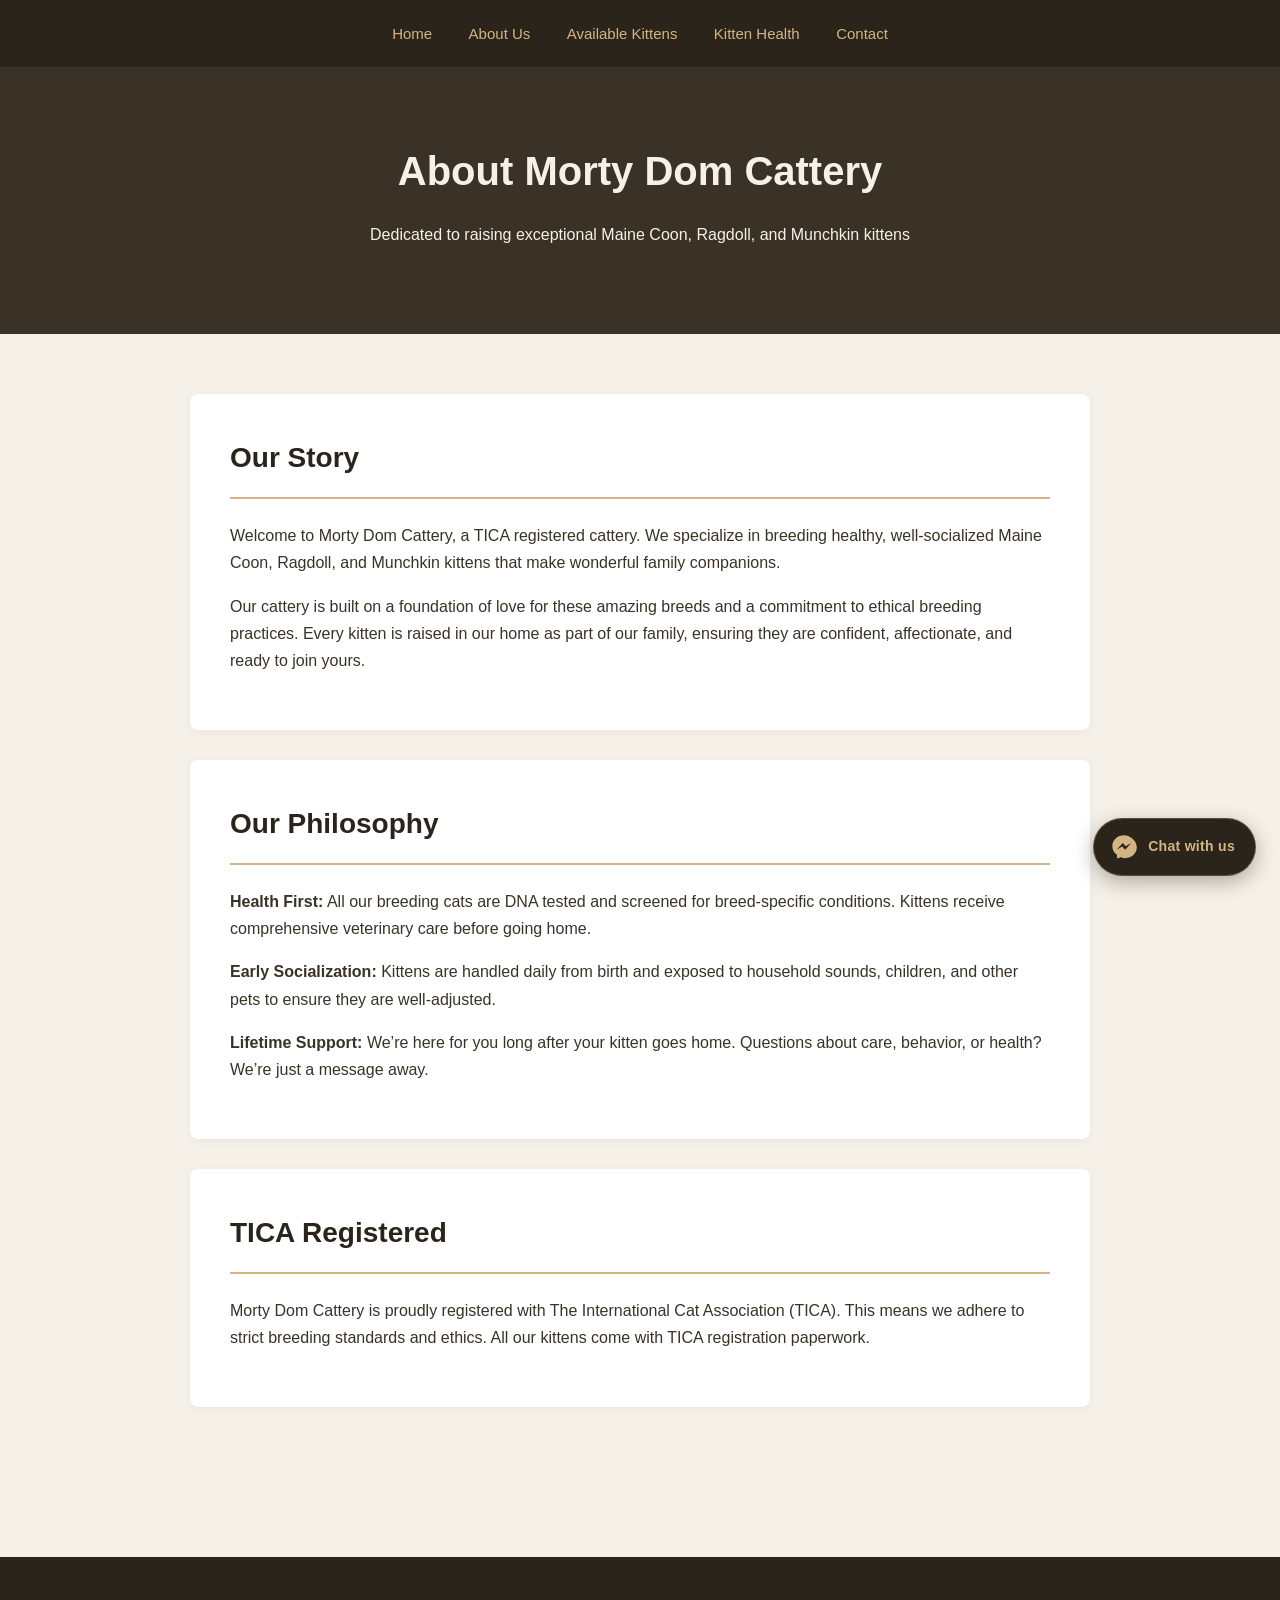
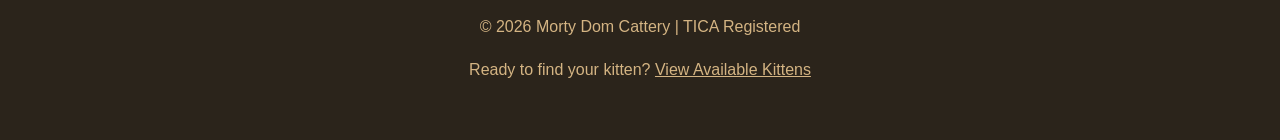
==== about.html @ 5f17bc88 "Implement Messenger chat button on about page Add a chat button for Messenger with styles." ====
<!DOCTYPE html>
<html lang="en">
<head>
    <!-- Google tag (gtag.js) -->
<script async src="https://www.googletagmanager.com/gtag/js?id=G-SXWEN5PYM0"></script>
<script>
  window.dataLayer = window.dataLayer || [];
  function gtag(){dataLayer.push(arguments);}
  gtag('js', new Date());

  gtag('config', 'G-SXWEN5PYM0');
</script>
    <meta charset="UTF-8">
    <meta name="viewport" content="width=device-width, initial-scale=1.0">
    <title>About Us | Morty Dom Cattery</title>
    <style>
        body {
            font-family: -apple-system, BlinkMacSystemFont, 'Segoe UI', sans-serif;
            margin: 0;
            background: #f5f1e8;
            color: #3a3226;
            line-height: 1.7;
        }
        .nav {
            background: #2b241b;
            padding: 20px;
            text-align: center;
        }
        .nav a {
            color: #d4b483;
            text-decoration: none;
            margin: 0 16px;
            font-weight: 500;
            font-size: 15px;
        }
        .nav a:hover {
            color: #fff;
        }
        .header {
            background: #3a3226;
            color: #f5f1e8;
            padding: 70px 20px;
            text-align: center;
        }
        .header h1 {
            font-size: 40px;
            margin: 0 0 10px 0;
        }
        .container {
            max-width: 900px;
            margin: 0 auto;
            padding: 60px 20px;
        }
        .section {
            background: white;
            padding: 40px;
            margin-bottom: 30px;
            border-radius: 8px;
            box-shadow: 0 2px 10px rgba(0,0,0,0.05);
        }
        .section h2 {
            color: #2b241b;
            font-size: 28px;
            margin-top: 0;
            border-bottom: 2px solid #d4b483;
            padding-bottom: 15px;
        }
        .footer {
            background: #2b241b;
            color: #d4b483;
            text-align: center;
            padding: 40px 20px;
            margin-top: 60px;
        }
    </style>
</head>
<body>
    <div class="nav">
        <a href="index.html">Home</a>
        <a href="about.html">About Us</a>
        <a href="kittens.html">Available Kittens</a>
        <a href="health.html">Kitten Health</a>
        <a href="contact.html">Contact</a>
    </div>

    <div class="header">
        <h1>About Morty Dom Cattery</h1>
        <p>Dedicated to raising exceptional Maine Coon, Ragdoll, and Munchkin kittens</p>
    </div>

    <div class="container">
        <div class="section">
            <h2>Our Story</h2>
            <p>Welcome to Morty Dom Cattery, a TICA registered cattery. We specialize in breeding healthy, well-socialized Maine Coon, Ragdoll, and Munchkin kittens that make wonderful family companions.</p>
            <p>Our cattery is built on a foundation of love for these amazing breeds and a commitment to ethical breeding practices. Every kitten is raised in our home as part of our family, ensuring they are confident, affectionate, and ready to join yours.</p>
        </div>

        <div class="section">
            <h2>Our Philosophy</h2>
            <p><strong>Health First:</strong> All our breeding cats are DNA tested and screened for breed-specific conditions. Kittens receive comprehensive veterinary care before going home.</p>
            <p><strong>Early Socialization:</strong> Kittens are handled daily from birth and exposed to household sounds, children, and other pets to ensure they are well-adjusted.</p>
            <p><strong>Lifetime Support:</strong> We’re here for you long after your kitten goes home. Questions about care, behavior, or health? We’re just a message away.</p>
        </div>

        <div class="section">
            <h2>TICA Registered</h2>
            <p>Morty Dom Cattery is proudly registered with The International Cat Association (TICA). This means we adhere to strict breeding standards and ethics. All our kittens come with TICA registration paperwork.</p>
        </div>
    </div>

    <div class="footer">
        <p>© 2026 Morty Dom Cattery | TICA Registered</p>
        <p>Ready to find your kitten? <a href="kittens.html" style="color: #d4b483;">View Available Kittens</a></p>
    </div>
    <a href="https://m.me/MortyDomCatterry" class="mdc-chat-btn" target="_blank" rel="noopener noreferrer" aria-label="Chat with us on Messenger">
  <svg viewBox="0 0 24 24" width="28" height="28" fill="currentColor">
    <path d="M12 2C6.48 2 2 6.14 2 11.25c0 2.91 1.45 5.5 3.73 7.15.19.14.3.36.29.6l-.06 1.83c-.02.58.55 1.02 1.09.79l2.06-.88c.18-.08.39-.07.56.02 1.01.5 2.14.79 3.33.79 5.52 0 10-4.14 10-9.25S17.52 2 12 2zm1 12.25l-2.5-2.67-4.8 2.67 5.25-5.58 2.5 2.67 4.8-2.67-5.25 5.58z"/>
  </svg>
  <span class="mdc-chat-label">Chat with us</span>
</a>

<style>
  .mdc-chat-btn {
    position: fixed;
    bottom: 24px;
    right: 24px;
    background: #2b241b;
    color: #d4b483;
    height: 56px;
    padding: 0 20px 0 16px;
    border-radius: 30px;
    display: flex;
    align-items: center;
    gap: 10px;
    text-decoration: none;
    box-shadow: 0 6px 20px rgba(43,36,27,0.35);
    z-index: 9999;
    font-family: 'Jost', -apple-system, sans-serif;
    font-size: 14px;
    font-weight: 600;
    letter-spacing: 0.3px;
    border: 1px solid rgba(212,180,131,0.3);
    transition: transform 0.2s ease, background 0.2s ease;
  }
  .mdc-chat-btn:hover {
    transform: translateY(-2px);
    background: #3a3226;
  }
  .mdc-chat-btn svg {
    flex-shrink: 0;
  }
  @media (max-width: 480px) {
    .mdc-chat-label {
      display: none;
    }
    .mdc-chat-btn {
      width: 56px;
      height: 56px;
      padding: 0;
      justify-content: center;
      border-radius: 50%;
    }
  }
</style>
</body>
</html>
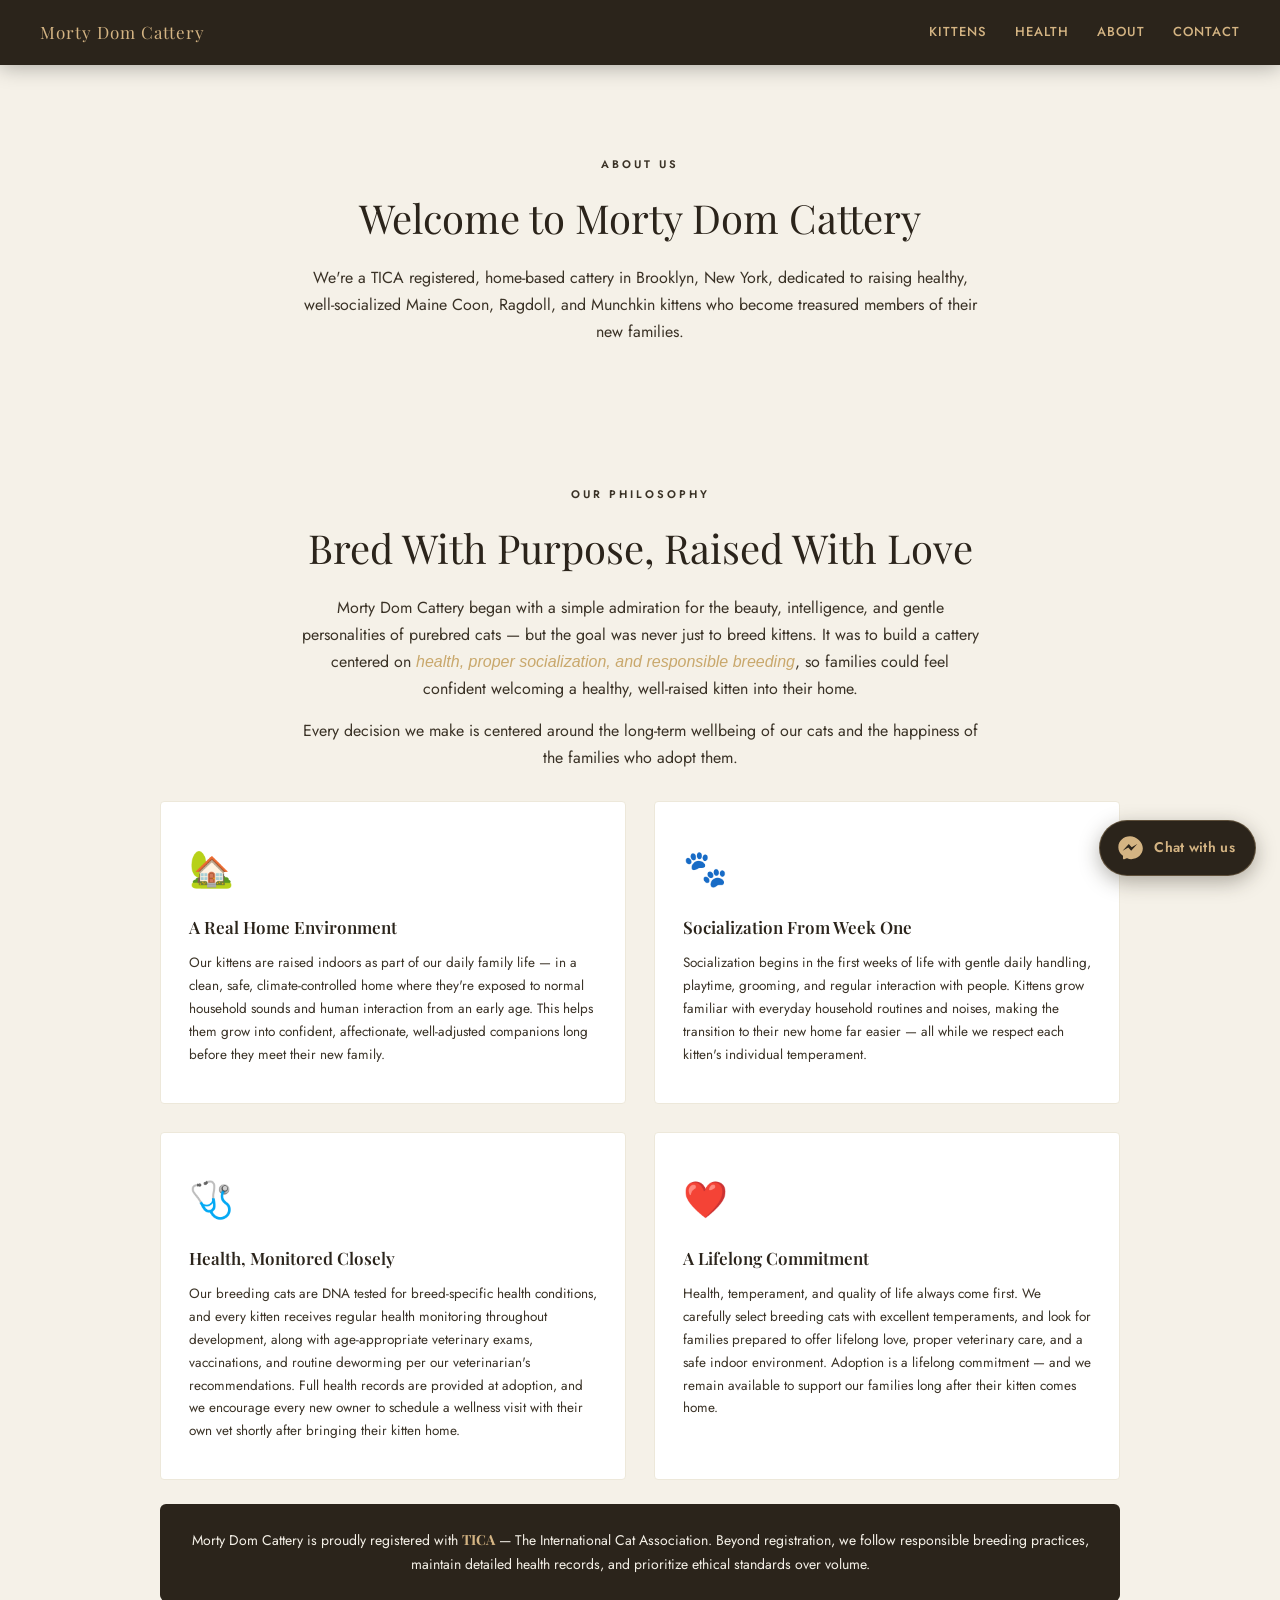
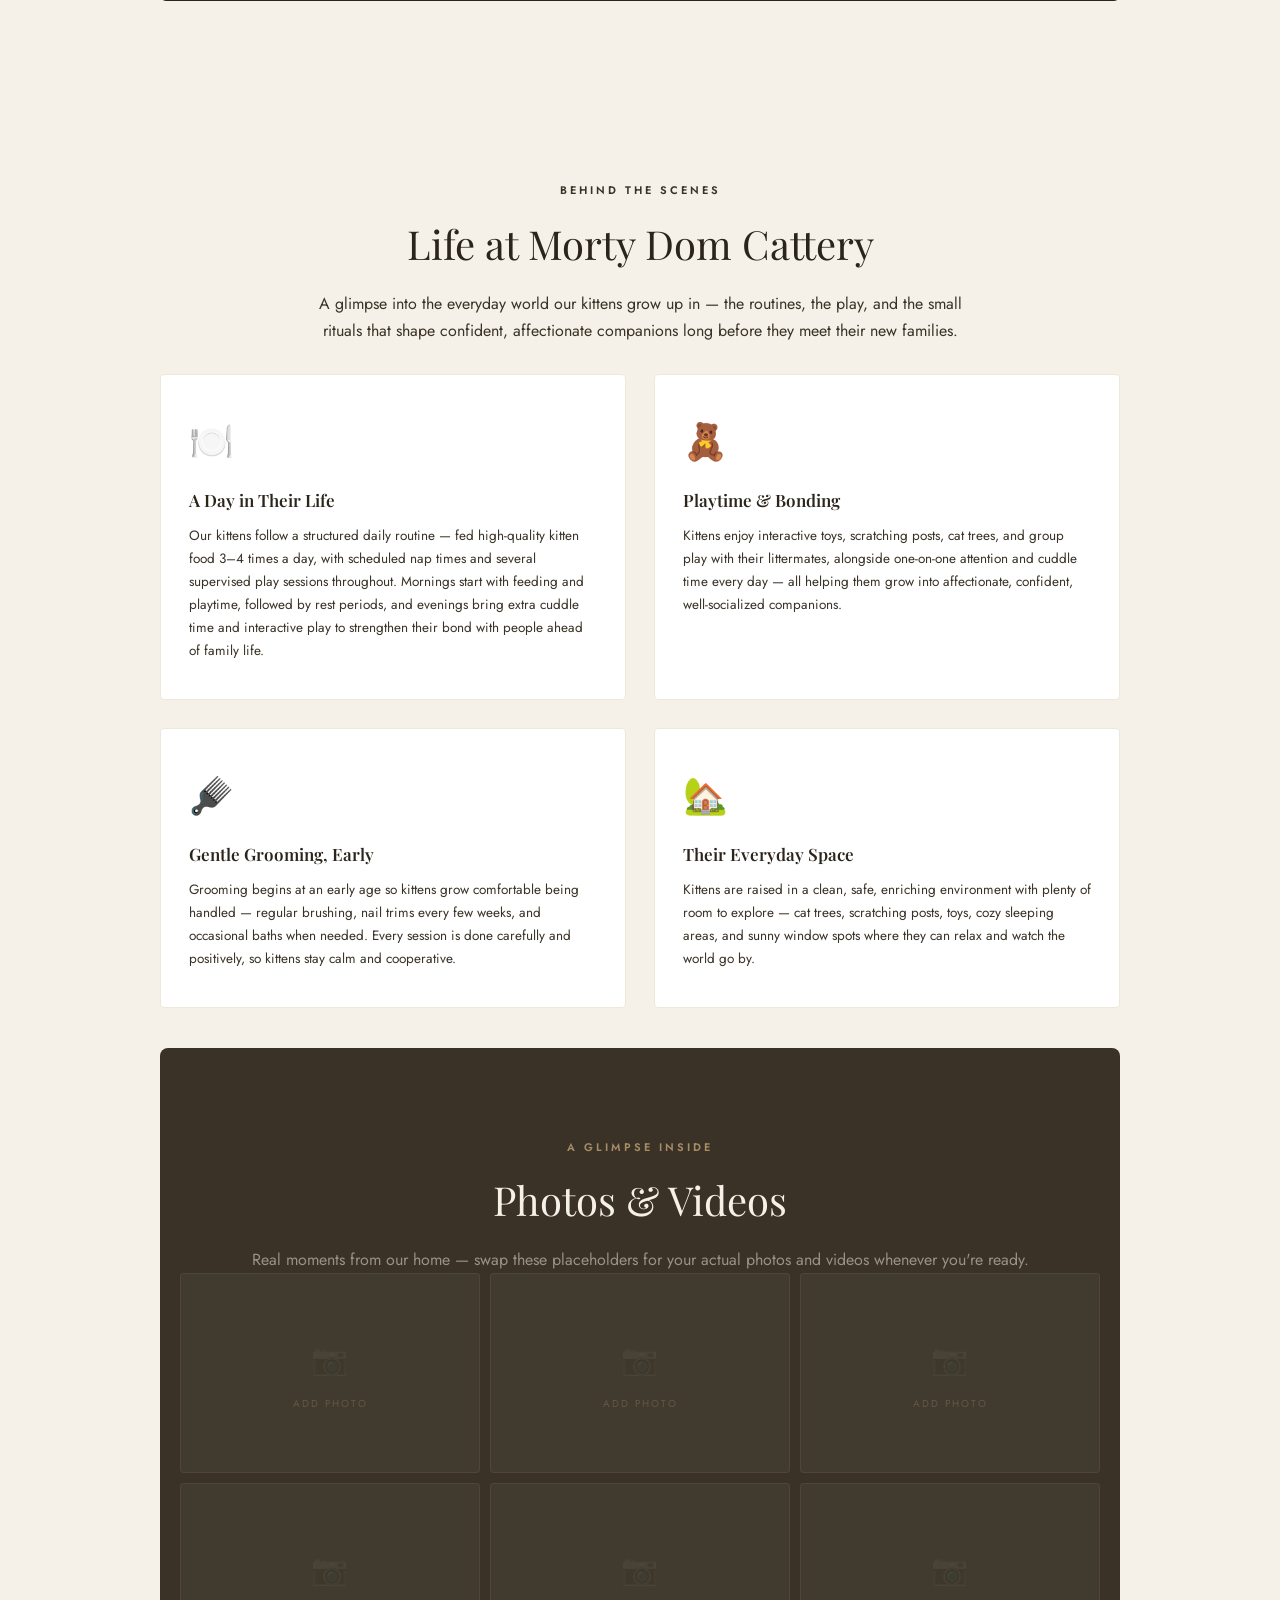
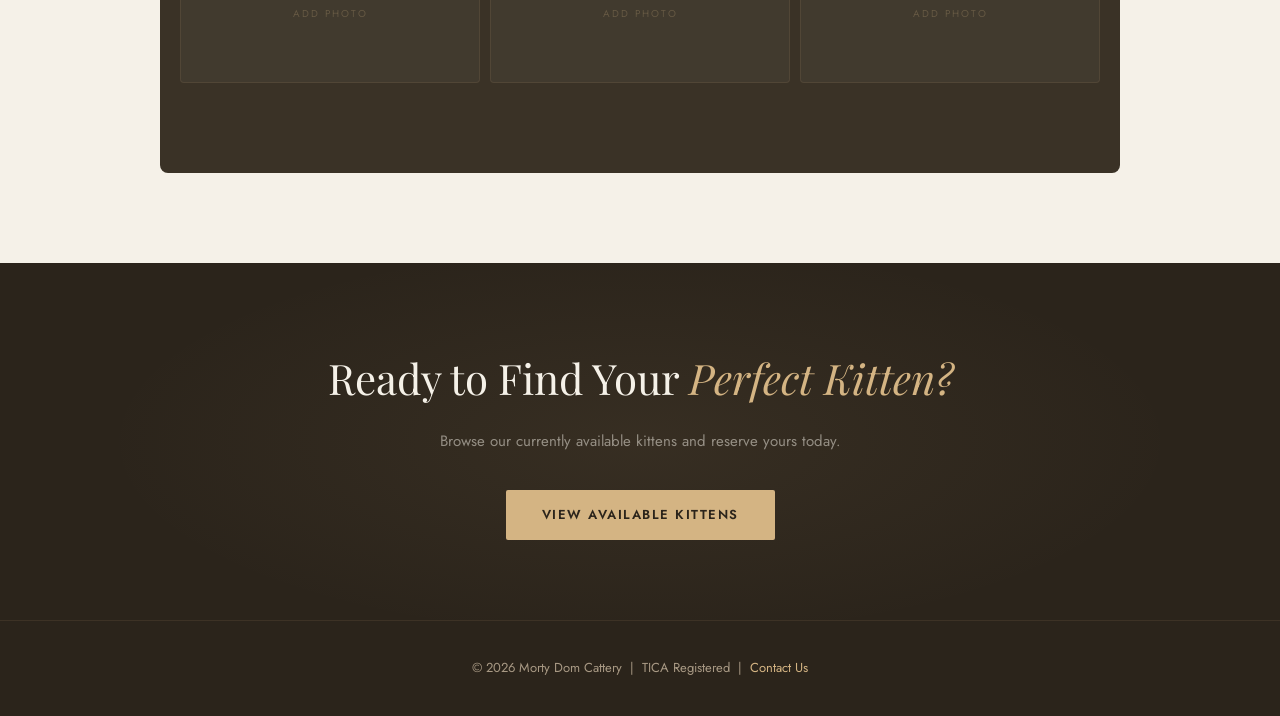
==== commit 493ecd30: "Refactor about.html for SEO and navigation improvements Updated the HTML structure and added new met" ====
--- a/about.html
+++ b/about.html
@@ -1,7 +1,7 @@
 <!DOCTYPE html>
 <html lang="en">
 <head>
-    <!-- Google tag (gtag.js) -->
+  <!-- Google tag (gtag.js) -->
 <script async src="https://www.googletagmanager.com/gtag/js?id=G-SXWEN5PYM0"></script>
 <script>
   window.dataLayer = window.dataLayer || [];
@@ -10,157 +10,141 @@
 
   gtag('config', 'G-SXWEN5PYM0');
 </script>
-    <meta charset="UTF-8">
-    <meta name="viewport" content="width=device-width, initial-scale=1.0">
-    <title>About Us | Morty Dom Cattery</title>
-    <style>
-        body {
-            font-family: -apple-system, BlinkMacSystemFont, 'Segoe UI', sans-serif;
-            margin: 0;
-            background: #f5f1e8;
-            color: #3a3226;
-            line-height: 1.7;
-        }
-        .nav {
-            background: #2b241b;
-            padding: 20px;
-            text-align: center;
-        }
-        .nav a {
-            color: #d4b483;
-            text-decoration: none;
-            margin: 0 16px;
-            font-weight: 500;
-            font-size: 15px;
-        }
-        .nav a:hover {
-            color: #fff;
-        }
-        .header {
-            background: #3a3226;
-            color: #f5f1e8;
-            padding: 70px 20px;
-            text-align: center;
-        }
-        .header h1 {
-            font-size: 40px;
-            margin: 0 0 10px 0;
-        }
-        .container {
-            max-width: 900px;
-            margin: 0 auto;
-            padding: 60px 20px;
-        }
-        .section {
-            background: white;
-            padding: 40px;
-            margin-bottom: 30px;
-            border-radius: 8px;
-            box-shadow: 0 2px 10px rgba(0,0,0,0.05);
-        }
-        .section h2 {
-            color: #2b241b;
-            font-size: 28px;
-            margin-top: 0;
-            border-bottom: 2px solid #d4b483;
-            padding-bottom: 15px;
-        }
-        .footer {
-            background: #2b241b;
-            color: #d4b483;
-            text-align: center;
-            padding: 40px 20px;
-            margin-top: 60px;
-        }
-    </style>
+  <meta charset="UTF-8">
+  <meta name="viewport" content="width=device-width, initial-scale=1.0">
+  <meta name="color-scheme" content="light only">
+  <title>About Us | Morty Dom Cattery</title>
+  <meta name="description" content="Learn about Morty Dom Cattery — a TICA registered, home-based cattery in Brooklyn, NY raising healthy, well-socialized Maine Coon, Ragdoll, and Munchkin kittens.">
+  <link href="https://fonts.googleapis.com/css2?family=Playfair+Display:ital,wght@0,400;0,600;1,400&family=Jost:wght@300;400;500;600&display=swap" rel="stylesheet">
+  <link rel="stylesheet" href="style.css">
 </head>
 <body>
-    <div class="nav">
-        <a href="index.html">Home</a>
-        <a href="about.html">About Us</a>
-        <a href="kittens.html">Available Kittens</a>
-        <a href="health.html">Kitten Health</a>
-        <a href="contact.html">Contact</a>
+
+  <!-- NAV -->
+  <nav class="nav">
+    <a href="index.html" class="nav-brand">Morty Dom Cattery</a>
+    <div class="nav-links">
+      <a href="kittens.html">Kittens</a>
+      <a href="health.html">Health</a>
+      <a href="about.html">About</a>
+      <a href="contact.html">Contact</a>
+    </div>
+  </nav>
+
+  <!-- WELCOME INTRO -->
+  <section class="page-section" style="padding-bottom:20px;">
+    <p class="section-label">About Us</p>
+    <h2 class="section-title">Welcome to Morty Dom Cattery</h2>
+    <p class="page-intro">We're a TICA registered, home-based cattery in Brooklyn, New York, dedicated to raising healthy, well-socialized Maine Coon, Ragdoll, and Munchkin kittens who become treasured members of their new families.</p>
+  </section>
+
+  <!-- BREEDING PHILOSOPHY -->
+  <section class="page-section">
+    <p class="section-label">Our Philosophy</p>
+    <h2 class="section-title">Bred With Purpose, Raised With Love</h2>
+
+    <div class="page-intro">
+      <p>Morty Dom Cattery began with a simple admiration for the beauty, intelligence, and gentle personalities of purebred cats — but the goal was never just to breed kittens. It was to build a cattery centered on <em style="font-style:italic; color:var(--gold2);">health, proper socialization, and responsible breeding</em>, so families could feel confident welcoming a healthy, well-raised kitten into their home.</p>
+      <p style="margin-top:14px;">Every decision we make is centered around the long-term wellbeing of our cats and the happiness of the families who adopt them.</p>
     </div>
 
-    <div class="header">
-        <h1>About Morty Dom Cattery</h1>
-        <p>Dedicated to raising exceptional Maine Coon, Ragdoll, and Munchkin kittens</p>
+    <div class="pillar-grid two-col">
+      <div class="pillar-card">
+        <span class="pillar-icon">🏡</span>
+        <h3>A Real Home Environment</h3>
+        <p>Our kittens are raised indoors as part of our daily family life — in a clean, safe, climate-controlled home where they're exposed to normal household sounds and human interaction from an early age. This helps them grow into confident, affectionate, well-adjusted companions long before they meet their new family.</p>
+      </div>
+
+      <div class="pillar-card">
+        <span class="pillar-icon">🐾</span>
+        <h3>Socialization From Week One</h3>
+        <p>Socialization begins in the first weeks of life with gentle daily handling, playtime, grooming, and regular interaction with people. Kittens grow familiar with everyday household routines and noises, making the transition to their new home far easier — all while we respect each kitten's individual temperament.</p>
+      </div>
+
+      <div class="pillar-card">
+        <span class="pillar-icon">🩺</span>
+        <h3>Health, Monitored Closely</h3>
+        <p>Our breeding cats are DNA tested for breed-specific health conditions, and every kitten receives regular health monitoring throughout development, along with age-appropriate veterinary exams, vaccinations, and routine deworming per our veterinarian's recommendations. Full health records are provided at adoption, and we encourage every new owner to schedule a wellness visit with their own vet shortly after bringing their kitten home.</p>
+      </div>
+
+      <div class="pillar-card">
+        <span class="pillar-icon">❤️</span>
+        <h3>A Lifelong Commitment</h3>
+        <p>Health, temperament, and quality of life always come first. We carefully select breeding cats with excellent temperaments, and look for families prepared to offer lifelong love, proper veterinary care, and a safe indoor environment. Adoption is a lifelong commitment — and we remain available to support our families long after their kitten comes home.</p>
+      </div>
     </div>
 
-    <div class="container">
-        <div class="section">
-            <h2>Our Story</h2>
-            <p>Welcome to Morty Dom Cattery, a TICA registered cattery. We specialize in breeding healthy, well-socialized Maine Coon, Ragdoll, and Munchkin kittens that make wonderful family companions.</p>
-            <p>Our cattery is built on a foundation of love for these amazing breeds and a commitment to ethical breeding practices. Every kitten is raised in our home as part of our family, ensuring they are confident, affectionate, and ready to join yours.</p>
-        </div>
+    <div style="text-align:center; padding:24px; background:var(--dark); border-radius:6px; margin-top:24px;">
+      <p style="color:var(--cream); font-size:14px;">Morty Dom Cattery is proudly registered with <strong style="color:var(--gold); font-family:'Playfair Display',serif;">TICA</strong> — The International Cat Association. Beyond registration, we follow responsible breeding practices, maintain detailed health records, and prioritize ethical standards over volume.</p>
+    </div>
+  </section>
 
-        <div class="section">
-            <h2>Our Philosophy</h2>
-            <p><strong>Health First:</strong> All our breeding cats are DNA tested and screened for breed-specific conditions. Kittens receive comprehensive veterinary care before going home.</p>
-            <p><strong>Early Socialization:</strong> Kittens are handled daily from birth and exposed to household sounds, children, and other pets to ensure they are well-adjusted.</p>
-            <p><strong>Lifetime Support:</strong> We’re here for you long after your kitten goes home. Questions about care, behavior, or health? We’re just a message away.</p>
-        </div>
+  <!-- LIFE AT MORTY DOM CATTERY -->
+  <section class="page-section">
+    <p class="section-label">Behind The Scenes</p>
+    <h2 class="section-title">Life at Morty Dom Cattery</h2>
+    <p class="page-intro">A glimpse into the everyday world our kittens grow up in — the routines, the play, and the small rituals that shape confident, affectionate companions long before they meet their new families.</p>
 
-        <div class="section">
-            <h2>TICA Registered</h2>
-            <p>Morty Dom Cattery is proudly registered with The International Cat Association (TICA). This means we adhere to strict breeding standards and ethics. All our kittens come with TICA registration paperwork.</p>
-        </div>
+    <div class="pillar-grid two-col">
+      <div class="pillar-card">
+        <span class="pillar-icon">🍽️</span>
+        <h3>A Day in Their Life</h3>
+        <p>Our kittens follow a structured daily routine — fed high-quality kitten food 3–4 times a day, with scheduled nap times and several supervised play sessions throughout. Mornings start with feeding and playtime, followed by rest periods, and evenings bring extra cuddle time and interactive play to strengthen their bond with people ahead of family life.</p>
+      </div>
+
+      <div class="pillar-card">
+        <span class="pillar-icon">🧸</span>
+        <h3>Playtime & Bonding</h3>
+        <p>Kittens enjoy interactive toys, scratching posts, cat trees, and group play with their littermates, alongside one-on-one attention and cuddle time every day — all helping them grow into affectionate, confident, well-socialized companions.</p>
+      </div>
+
+      <div class="pillar-card">
+        <span class="pillar-icon">🪮</span>
+        <h3>Gentle Grooming, Early</h3>
+        <p>Grooming begins at an early age so kittens grow comfortable being handled — regular brushing, nail trims every few weeks, and occasional baths when needed. Every session is done carefully and positively, so kittens stay calm and cooperative.</p>
+      </div>
+
+      <div class="pillar-card">
+        <span class="pillar-icon">🏡</span>
+        <h3>Their Everyday Space</h3>
+        <p>Kittens are raised in a clean, safe, enriching environment with plenty of room to explore — cat trees, scratching posts, toys, cozy sleeping areas, and sunny window spots where they can relax and watch the world go by.</p>
+      </div>
     </div>
 
-    <div class="footer">
-        <p>© 2026 Morty Dom Cattery | TICA Registered</p>
-        <p>Ready to find your kitten? <a href="kittens.html" style="color: #d4b483;">View Available Kittens</a></p>
+    <div class="gallery-wrap" style="margin-top:40px;">
+      <p class="section-label">A Glimpse Inside</p>
+      <h2 class="section-title">Photos & Videos</h2>
+      <p class="gallery-note">Real moments from our home — swap these placeholders for your actual photos and videos whenever you're ready.</p>
+      <div class="gallery-grid">
+        <!-- Replace each slot's inner content with: <img src="images/yourphoto.jpg" alt="..."> -->
+        <div class="gallery-slot"><span class="cam">📷</span><span>Add photo</span></div>
+        <div class="gallery-slot"><span class="cam">📷</span><span>Add photo</span></div>
+        <div class="gallery-slot"><span class="cam">📷</span><span>Add photo</span></div>
+        <div class="gallery-slot"><span class="cam">📷</span><span>Add photo</span></div>
+        <div class="gallery-slot"><span class="cam">📷</span><span>Add photo</span></div>
+        <div class="gallery-slot"><span class="cam">📷</span><span>Add photo</span></div>
+      </div>
     </div>
-    <a href="https://m.me/MortyDomCatterry" class="mdc-chat-btn" target="_blank" rel="noopener noreferrer" aria-label="Chat with us on Messenger">
-  <svg viewBox="0 0 24 24" width="28" height="28" fill="currentColor">
-    <path d="M12 2C6.48 2 2 6.14 2 11.25c0 2.91 1.45 5.5 3.73 7.15.19.14.3.36.29.6l-.06 1.83c-.02.58.55 1.02 1.09.79l2.06-.88c.18-.08.39-.07.56.02 1.01.5 2.14.79 3.33.79 5.52 0 10-4.14 10-9.25S17.52 2 12 2zm1 12.25l-2.5-2.67-4.8 2.67 5.25-5.58 2.5 2.67 4.8-2.67-5.25 5.58z"/>
-  </svg>
-  <span class="mdc-chat-label">Chat with us</span>
-</a>
+  </section>
 
-<style>
-  .mdc-chat-btn {
-    position: fixed;
-    bottom: 24px;
-    right: 24px;
-    background: #2b241b;
-    color: #d4b483;
-    height: 56px;
-    padding: 0 20px 0 16px;
-    border-radius: 30px;
-    display: flex;
-    align-items: center;
-    gap: 10px;
-    text-decoration: none;
-    box-shadow: 0 6px 20px rgba(43,36,27,0.35);
-    z-index: 9999;
-    font-family: 'Jost', -apple-system, sans-serif;
-    font-size: 14px;
-    font-weight: 600;
-    letter-spacing: 0.3px;
-    border: 1px solid rgba(212,180,131,0.3);
-    transition: transform 0.2s ease, background 0.2s ease;
-  }
-  .mdc-chat-btn:hover {
-    transform: translateY(-2px);
-    background: #3a3226;
-  }
-  .mdc-chat-btn svg {
-    flex-shrink: 0;
-  }
-  @media (max-width: 480px) {
-    .mdc-chat-label {
-      display: none;
-    }
-    .mdc-chat-btn {
-      width: 56px;
-      height: 56px;
-      padding: 0;
-      justify-content: center;
-      border-radius: 50%;
-    }
-  }
-</style>
+  <!-- CTA BANNER -->
+  <section class="cta-banner">
+    <h2>Ready to Find Your <em>Perfect Kitten?</em></h2>
+    <p>Browse our currently available kittens and reserve yours today.</p>
+    <a href="kittens.html" class="btn btn-gold">View Available Kittens</a>
+  </section>
+
+  <!-- FOOTER -->
+  <footer>
+    <p>© 2026 Morty Dom Cattery &nbsp;|&nbsp; TICA Registered &nbsp;|&nbsp; <a href="contact.html">Contact Us</a></p>
+  </footer>
+
+  <a href="https://m.me/MortyDomCatterry" class="mdc-chat-btn" target="_blank" rel="noopener noreferrer" aria-label="Chat with us on Messenger">
+    <svg viewBox="0 0 24 24" width="28" height="28" fill="currentColor">
+      <path d="M12 2C6.48 2 2 6.14 2 11.25c0 2.91 1.45 5.5 3.73 7.15.19.14.3.36.29.6l-.06 1.83c-.02.58.55 1.02 1.09.79l2.06-.88c.18-.08.39-.07.56.02 1.01.5 2.14.79 3.33.79 5.52 0 10-4.14 10-9.25S17.52 2 12 2zm1 12.25l-2.5-2.67-4.8 2.67 5.25-5.58 2.5 2.67 4.8-2.67-5.25 5.58z"/>
+    </svg>
+    <span class="mdc-chat-label">Chat with us</span>
+  </a>
+
 </body>
 </html>
--- a/style.css
+++ b/style.css
@@ -0,0 +1,345 @@
+/* =================================================================
+   MORTY DOM CATTERY â€” SHARED DESIGN SYSTEM
+   One stylesheet, used by every page (index, kittens, about,
+   health, contact). Change a color or font here once, and it
+   updates everywhere.
+   ================================================================= */
+
+/* ---------- RESET & BASE ---------- */
+*, *::before, *::after { box-sizing: border-box; margin: 0; padding: 0; }
+
+html { color-scheme: light only; } /* prevents phone/browser dark-mode from inverting the page */
+
+body {
+  font-family: 'Jost', sans-serif;
+  background: var(--cream);
+  color: var(--dark2);
+  line-height: 1.7;
+  overflow-x: hidden;
+}
+
+/* ---------- DESIGN TOKENS (colors) ---------- */
+:root {
+  --dark:   #2b241b;  /* darkest brown â€” headings, nav, dark sections */
+  --dark2:  #3a3226;  /* body text on light backgrounds */
+  --gold:   #d4b483;  /* primary accent */
+  --gold2:  #c9a86c;  /* accent hover / label text */
+  --cream:  #f5f1e8;  /* page background */
+  --cream2: #ede8da;  /* card borders / subtle fills */
+  --muted:  #a89984;  /* least-used â€” soft secondary accents only, not body copy */
+}
+
+/* ---------- NAV ---------- */
+.nav {
+  background: var(--dark);
+  padding: 18px 40px;
+  display: flex;
+  align-items: center;
+  justify-content: space-between;
+  position: sticky;
+  top: 0;
+  z-index: 100;
+  box-shadow: 0 2px 20px rgba(0,0,0,0.3);
+}
+.nav-brand {
+  color: var(--gold);
+  font-family: 'Playfair Display', serif;
+  font-size: 17px;
+  letter-spacing: 1px;
+  text-decoration: none;
+}
+.nav-links { display: flex; gap: 28px; }
+.nav-links a {
+  color: var(--gold);
+  text-decoration: none;
+  font-size: 13px;
+  font-weight: 500;
+  letter-spacing: 1px;
+  text-transform: uppercase;
+  transition: color 0.2s;
+}
+.nav-links a:hover { color: #fff; }
+
+/* ---------- BUTTONS ---------- */
+.btn {
+  padding: 14px 36px;
+  border-radius: 2px;
+  font-family: 'Jost', sans-serif;
+  font-size: 13px;
+  font-weight: 600;
+  letter-spacing: 1.5px;
+  text-transform: uppercase;
+  text-decoration: none;
+  transition: all 0.25s;
+  display: inline-block;
+  cursor: pointer;
+  border: none;
+}
+.btn-primary, .btn-gold { background: var(--gold); color: var(--dark); }
+.btn-primary:hover, .btn-gold:hover {
+  background: var(--gold2);
+  transform: translateY(-2px);
+  box-shadow: 0 8px 24px rgba(212,180,131,0.3);
+}
+.btn-outline {
+  border: 1.5px solid rgba(212,180,131,0.45);
+  color: var(--gold);
+  background: transparent;
+}
+.btn-outline:hover {
+  border-color: var(--gold);
+  background: rgba(212,180,131,0.07);
+  transform: translateY(-2px);
+}
+/* Dark button, used on light backgrounds (e.g. kitten card "Inquire" buttons) */
+.btn-dark { background: var(--dark); color: var(--gold); }
+.btn-dark:hover { background: var(--dark2); transform: translateY(-2px); }
+.btn.disabled, .btn-dark.disabled {
+  background: var(--cream2);
+  color: var(--muted);
+  cursor: not-allowed;
+  pointer-events: none;
+  width: 100%;
+  text-align: center;
+}
+
+/* ---------- HERO ---------- */
+.hero {
+  background: var(--dark2);
+  min-height: 94vh;
+  display: flex;
+  flex-direction: column;
+  align-items: center;
+  justify-content: center;
+  text-align: center;
+  padding: 80px 24px 110px;
+  position: relative;
+  overflow: hidden;
+}
+.hero::before {
+  content: '';
+  position: absolute; inset: 0;
+  background: radial-gradient(ellipse 70% 55% at 50% 40%, rgba(212,180,131,0.10) 0%, transparent 70%);
+  pointer-events: none;
+}
+.hero::after {
+  content: '';
+  position: absolute;
+  top: 36px; left: 36px; right: 36px; bottom: 36px;
+  border: 1px solid rgba(212,180,131,0.12);
+  pointer-events: none;
+}
+.hero-logo { width: min(52vw, 400px); height: auto; margin: 0 auto 36px; }
+.hero-eyebrow {
+  font-size: 12px; font-weight: 500;
+  letter-spacing: 4px; text-transform: uppercase;
+  color: var(--gold); margin-bottom: 18px;
+}
+.hero h1 {
+  font-family: 'Playfair Display', serif;
+  font-size: clamp(30px, 5.5vw, 58px);
+  color: var(--cream);
+  font-weight: 400; line-height: 1.22;
+  max-width: 700px; margin: 0 auto 20px;
+}
+.hero h1 em { color: var(--gold); font-style: italic; }
+.hero-sub {
+  color: rgba(245,241,232,0.55);
+  font-size: 15px; letter-spacing: 0.5px;
+  margin-bottom: 44px;
+}
+.hero-btns { display: flex; gap: 14px; flex-wrap: wrap; justify-content: center; }
+
+/* ---------- TRUST STRIP ---------- */
+.trust-strip {
+  background: var(--gold);
+  padding: 16px 20px;
+  display: flex; justify-content: center; gap: 36px; flex-wrap: wrap;
+}
+.trust-item {
+  display: flex; align-items: center; gap: 8px;
+  font-size: 12px; font-weight: 600;
+  letter-spacing: 1px; text-transform: uppercase;
+  color: var(--dark);
+}
+.trust-item .ti { font-size: 17px; }
+
+/* ---------- SECTION HEADERS (reused everywhere) ---------- */
+.section-label {
+  font-size: 11px; font-weight: 600;
+  letter-spacing: 3px; text-transform: uppercase;
+  color: var(--dark2); margin-bottom: 10px; text-align: center;
+}
+.section-title {
+  font-family: 'Playfair Display', serif;
+  font-size: clamp(26px, 4vw, 40px);
+  font-weight: 400; color: var(--dark);
+  margin-bottom: 12px; text-align: center;
+}
+.section-desc {
+  max-width: 580px; margin: 0 auto 52px;
+  color: var(--dark2); font-size: 15px; text-align: center;
+}
+
+/* ---------- GENERIC PAGE SECTION WRAPPER ---------- */
+.page-section { padding: 90px 20px; max-width: 1000px; margin: 0 auto; }
+.page-intro { max-width: 680px; margin: 0 auto 30px; text-align: center; font-size: 16px; color: var(--dark2); }
+
+/* ---------- INFO / PILLAR CARDS ----------
+   Used for: "Why Choose Us", "Breeding Philosophy",
+   "Life at the Cattery" â€” any icon + heading + text card. */
+.pillar-grid, .why-grid {
+  display: flex; justify-content: center; gap: 24px; flex-wrap: wrap;
+  max-width: 960px; margin: 0 auto;
+}
+.pillar-card, .why-card {
+  background: #fff;
+  border: 1px solid var(--cream2);
+  border-radius: 4px;
+  padding: 36px 28px;
+  width: 220px;
+  transition: transform 0.25s, box-shadow 0.25s;
+}
+.pillar-card:hover, .why-card:hover {
+  transform: translateY(-5px);
+  box-shadow: 0 14px 36px rgba(58,50,38,0.08);
+}
+.pillar-icon, .big-icon { font-size: 36px; margin-bottom: 14px; display: block; }
+.pillar-card h3, .why-card h3 { font-family: 'Playfair Display', serif; font-size: 17px; font-weight: 600; color: var(--dark); margin-bottom: 10px; }
+.pillar-card p, .why-card p { font-size: 13.5px; color: var(--dark2); line-height: 1.7; }
+
+/* Grid variant â€” 2 columns, used when cards contain longer paragraphs */
+.pillar-grid.two-col { display: grid; grid-template-columns: repeat(2, 1fr); gap: 28px; }
+.pillar-grid.two-col .pillar-card { width: auto; }
+
+/* ---------- LAYOUT UTILITY ---------- */
+.container { max-width: 1200px; margin: 0 auto; padding: 0 20px; }
+
+/* ---------- KITTEN GRID (container for all kitten-cards) ---------- */
+.kitten-grid {
+  display: grid;
+  grid-template-columns: repeat(auto-fill, minmax(300px, 1fr));
+  gap: 32px;
+  max-width: 1100px;
+  margin: 0 auto;
+  padding: 20px 20px 80px;
+}
+
+/* ---------- KITTEN CARDS ---------- */
+.kitten-card {
+  background: #fff;
+  border-radius: 4px; overflow: hidden;
+  width: 280px;
+  box-shadow: 0 2px 12px rgba(0,0,0,0.06);
+  transition: transform 0.25s, box-shadow 0.25s;
+  text-align: left;
+}
+.kitten-card:hover { transform: translateY(-6px); box-shadow: 0 18px 44px rgba(58,50,38,0.12); }
+.gallery-main { width: 100%; height: 320px; object-fit: cover; display: block; }
+.gallery-thumbs { display: flex; gap: 6px; padding: 10px; flex-wrap: wrap; background: var(--cream); }
+.gallery-thumbs img { width: 60px; height: 60px; object-fit: cover; border-radius: 4px; cursor: pointer; opacity: 0.6; transition: opacity 0.2s; }
+.gallery-thumbs img.active, .gallery-thumbs img:hover { opacity: 1; }
+.kitten-info { padding: 26px 22px; }
+.kitten-header { display: flex; justify-content: space-between; align-items: center; gap: 8px; }
+.kitten-name { font-family: 'Playfair Display', serif; font-size: 22px; font-weight: 400; color: var(--dark2); }
+.status { font-size: 10px; font-weight: 700; text-transform: uppercase; letter-spacing: 1px; padding: 4px 12px; border-radius: 20px; }
+.status.available { background: #e3ecd8; color: #4a6a3a; }
+.status.reserved { background: #f3e3c8; color: #8a5a1a; }
+.status.sold { background: #ecdada; color: #8a3a3a; }
+.kitten-meta { display: flex; gap: 10px; font-size: 12px; color: var(--muted); margin: 8px 0; text-transform: uppercase; letter-spacing: 0.5px; }
+.price { font-size: 20px; font-weight: 700; color: var(--dark2); margin: 8px 0 12px; }
+.personality { font-size: 13.5px; color: var(--dark2); line-height: 1.65; margin-bottom: 18px; }
+
+/* ---------- PHOTO GALLERY (dark section) ---------- */
+.gallery-section, .gallery-wrap {
+  background: var(--dark2);
+  padding: 90px 20px;
+  text-align: center;
+  border-radius: 8px;
+}
+.gallery-section .section-label, .gallery-wrap .section-label { color: rgba(212,180,131,0.7); }
+.gallery-section .section-title, .gallery-wrap .section-title { color: var(--cream); }
+.gallery-section .section-desc, .gallery-wrap .gallery-note { color: rgba(245,241,232,0.5); }
+.gallery-grid { display: grid; grid-template-columns: repeat(3, 1fr); gap: 10px; max-width: 960px; margin: 0 auto; }
+.gallery-slot {
+  background: rgba(255,255,255,0.04);
+  border: 1px solid rgba(212,180,131,0.10);
+  border-radius: 4px; height: 200px;
+  display: flex; flex-direction: column;
+  align-items: center; justify-content: center; gap: 10px;
+  color: rgba(212,180,131,0.25);
+  font-size: 10px; letter-spacing: 2px; text-transform: uppercase;
+  overflow: hidden;
+}
+.gallery-slot img { width: 100%; height: 100%; object-fit: cover; display: block; }
+.gallery-slot .cam { font-size: 30px; opacity: 0.25; }
+
+/* ---------- TESTIMONIALS ---------- */
+.testimonials { background: #fff; padding: 90px 20px; text-align: center; }
+.testi-grid { display: flex; justify-content: center; gap: 22px; flex-wrap: wrap; max-width: 960px; margin: 0 auto; }
+.testi-card {
+  background: var(--cream);
+  border-left: 3px solid var(--gold);
+  border-radius: 4px;
+  padding: 32px 26px; width: 280px;
+  text-align: left;
+  transition: transform 0.2s;
+}
+.testi-card:hover { transform: translateY(-3px); }
+.stars { color: var(--gold); font-size: 15px; margin-bottom: 14px; letter-spacing: 2px; }
+.testi-card blockquote { font-family: 'Playfair Display', serif; font-style: italic; font-size: 15px; color: var(--dark2); line-height: 1.7; margin-bottom: 18px; }
+.testi-author { font-size: 11px; font-weight: 600; letter-spacing: 1.5px; text-transform: uppercase; color: var(--muted); }
+
+/* ---------- CTA BANNER ---------- */
+.cta-banner { background: var(--dark); padding: 80px 20px; text-align: center; position: relative; overflow: hidden; }
+.cta-banner::before { content: ''; position: absolute; inset: 0; background: radial-gradient(ellipse 60% 80% at 50% 50%, rgba(212,180,131,0.07) 0%, transparent 70%); }
+.cta-banner h2 { font-family: 'Playfair Display', serif; font-size: clamp(24px, 4vw, 42px); color: var(--cream); font-weight: 400; margin-bottom: 14px; position: relative; }
+.cta-banner h2 em { color: var(--gold); font-style: italic; }
+.cta-banner p { color: rgba(245,241,232,0.5); font-size: 15px; margin-bottom: 36px; position: relative; }
+.cta-banner .btn { position: relative; }
+
+/* ---------- FOOTER ---------- */
+footer { background: var(--dark); border-top: 1px solid rgba(212,180,131,0.1); color: var(--muted); text-align: center; padding: 36px 20px; font-size: 13px; }
+footer a { color: var(--gold); text-decoration: none; }
+footer a:hover { text-decoration: underline; }
+
+/* ---------- MESSENGER CHAT BUTTON ---------- */
+.mdc-chat-btn {
+  position: fixed; bottom: 24px; right: 24px;
+  background: var(--dark); color: var(--gold);
+  height: 56px; padding: 0 20px 0 16px; border-radius: 30px;
+  display: flex; align-items: center; gap: 10px;
+  text-decoration: none;
+  box-shadow: 0 6px 20px rgba(43,36,27,0.35);
+  z-index: 9999; font-size: 14px; font-weight: 600; letter-spacing: 0.3px;
+  border: 1px solid rgba(212,180,131,0.3);
+  transition: transform 0.2s ease, background 0.2s ease;
+}
+.mdc-chat-btn:hover { transform: translateY(-2px); background: var(--dark2); }
+.mdc-chat-btn svg { flex-shrink: 0; }
+
+/* ---------- ANIMATIONS ---------- */
+@keyframes fadeDown { from { opacity: 0; transform: translateY(-16px); } to { opacity: 1; transform: translateY(0); } }
+@keyframes floatY { 0%, 100% { transform: translateX(-50%) translateY(0); } 50% { transform: translateX(-50%) translateY(7px); } }
+@media (prefers-reduced-motion: reduce) {
+  * { animation: none !important; transition: none !important; }
+}
+
+/* ---------- FOCUS VISIBILITY (accessibility) ---------- */
+a:focus-visible, button:focus-visible, .btn:focus-visible {
+  outline: 2px solid var(--gold);
+  outline-offset: 2px;
+}
+
+/* ---------- RESPONSIVE ---------- */
+@media (max-width: 700px) {
+  .nav { padding: 14px 18px; }
+  .nav-links { gap: 14px; }
+  .nav-links a { font-size: 11px; letter-spacing: 0.5px; }
+  .hero::after { display: none; }
+  .gallery-grid { grid-template-columns: repeat(2, 1fr); }
+  .pillar-card, .why-card { width: 150px; padding: 24px 14px; }
+  .pillar-grid.two-col { grid-template-columns: 1fr; }
+  .kitten-card, .testi-card { width: 100%; max-width: 340px; }
+  .mdc-chat-btn span:not(.cam) { display: none; }
+}
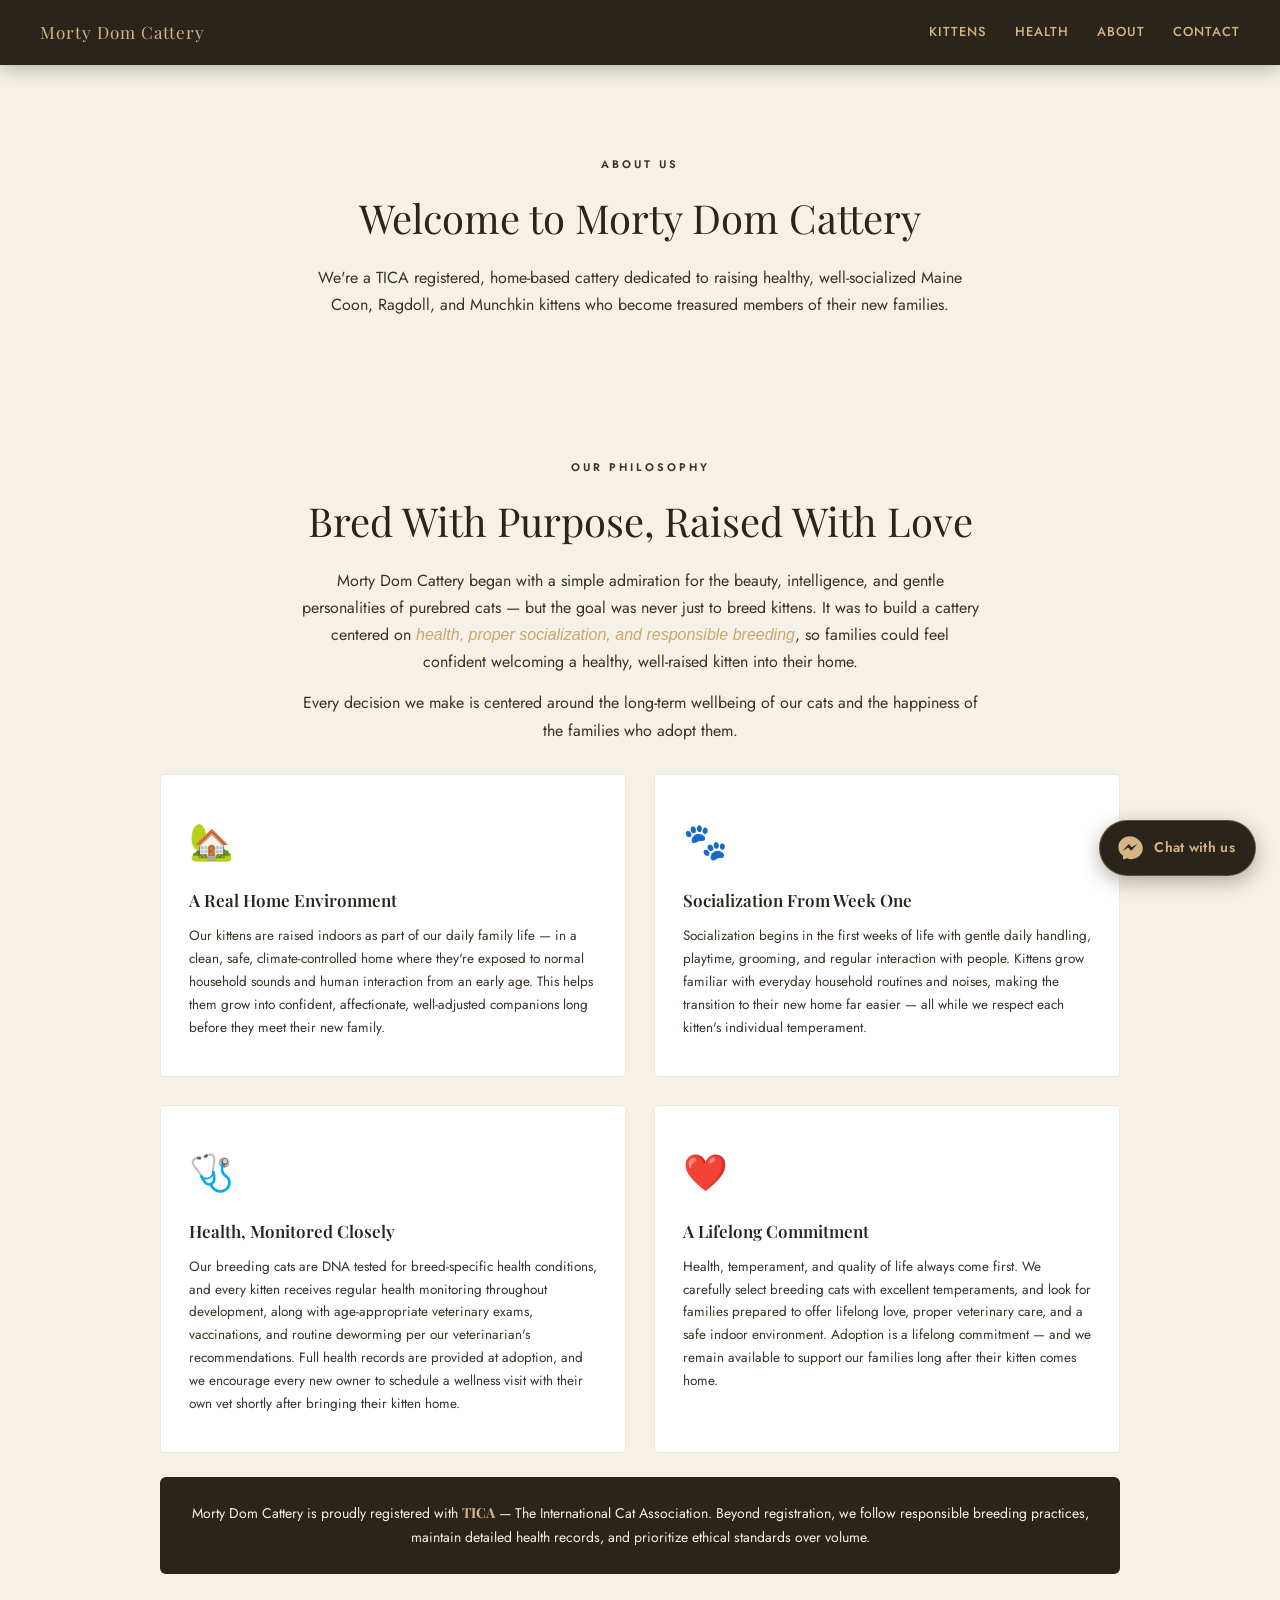
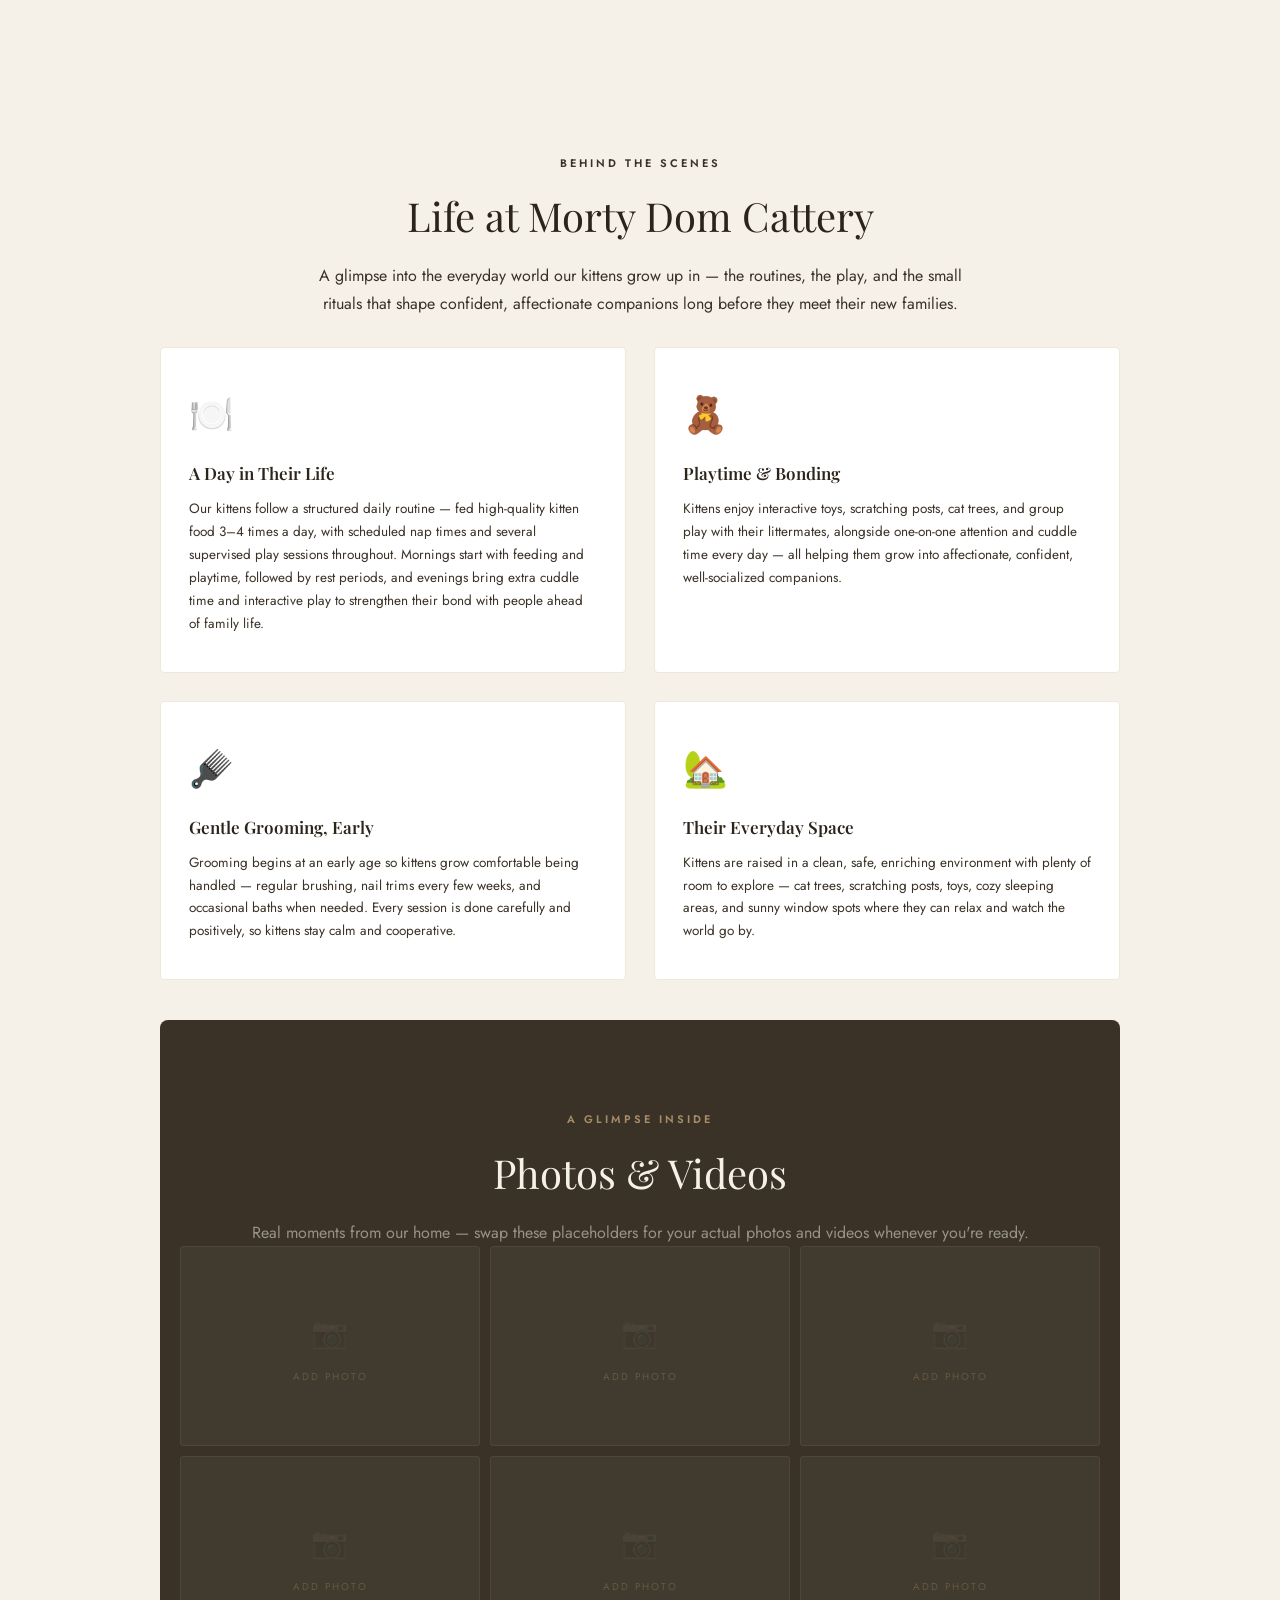
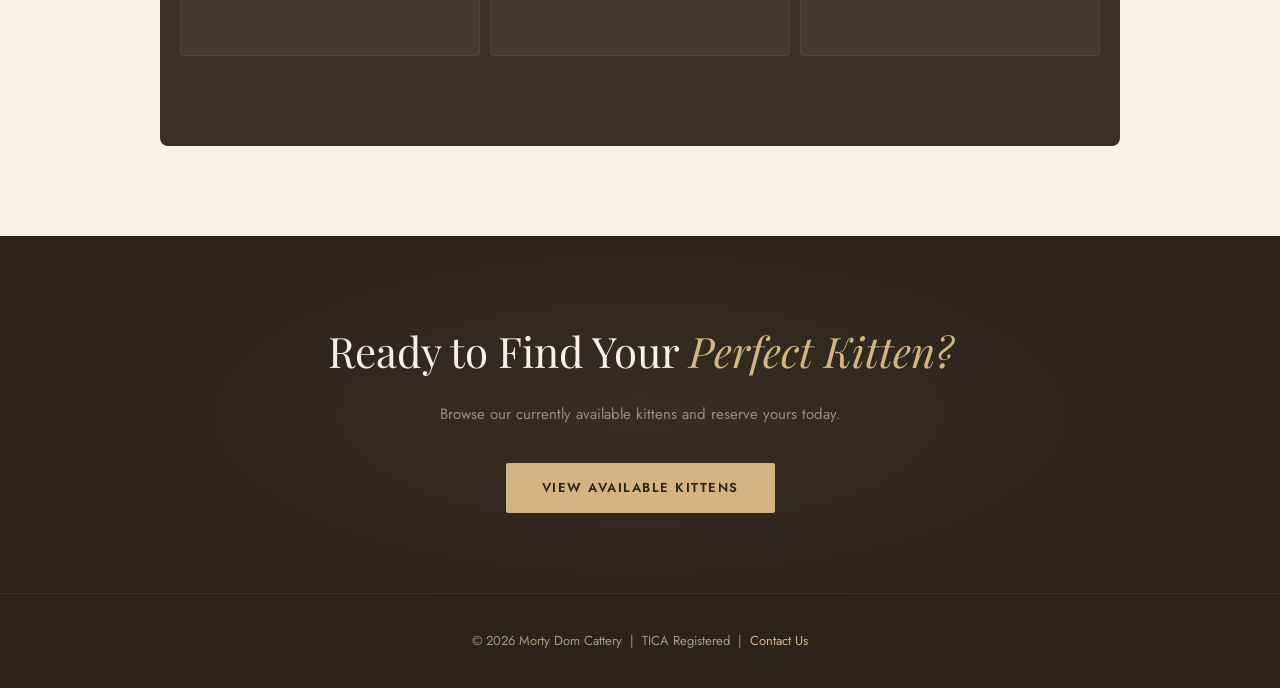
==== commit e6c2363f: "Remove location detail from About Us section" ====
--- a/about.html
+++ b/about.html
@@ -14,7 +14,7 @@
   <meta name="viewport" content="width=device-width, initial-scale=1.0">
   <meta name="color-scheme" content="light only">
   <title>About Us | Morty Dom Cattery</title>
-  <meta name="description" content="Learn about Morty Dom Cattery — a TICA registered, home-based cattery in Brooklyn, NY raising healthy, well-socialized Maine Coon, Ragdoll, and Munchkin kittens.">
+  <meta name="description" content="Learn about Morty Dom Cattery — a TICA registered, home-based cattery  raising healthy, well-socialized Maine Coon, Ragdoll, and Munchkin kittens.">
   <link href="https://fonts.googleapis.com/css2?family=Playfair+Display:ital,wght@0,400;0,600;1,400&family=Jost:wght@300;400;500;600&display=swap" rel="stylesheet">
   <link rel="stylesheet" href="style.css">
 </head>
@@ -35,7 +35,7 @@
   <section class="page-section" style="padding-bottom:20px;">
     <p class="section-label">About Us</p>
     <h2 class="section-title">Welcome to Morty Dom Cattery</h2>
-    <p class="page-intro">We're a TICA registered, home-based cattery in Brooklyn, New York, dedicated to raising healthy, well-socialized Maine Coon, Ragdoll, and Munchkin kittens who become treasured members of their new families.</p>
+    <p class="page-intro">We're a TICA registered, home-based cattery dedicated to raising healthy, well-socialized Maine Coon, Ragdoll, and Munchkin kittens who become treasured members of their new families.</p>
   </section>
 
   <!-- BREEDING PHILOSOPHY -->
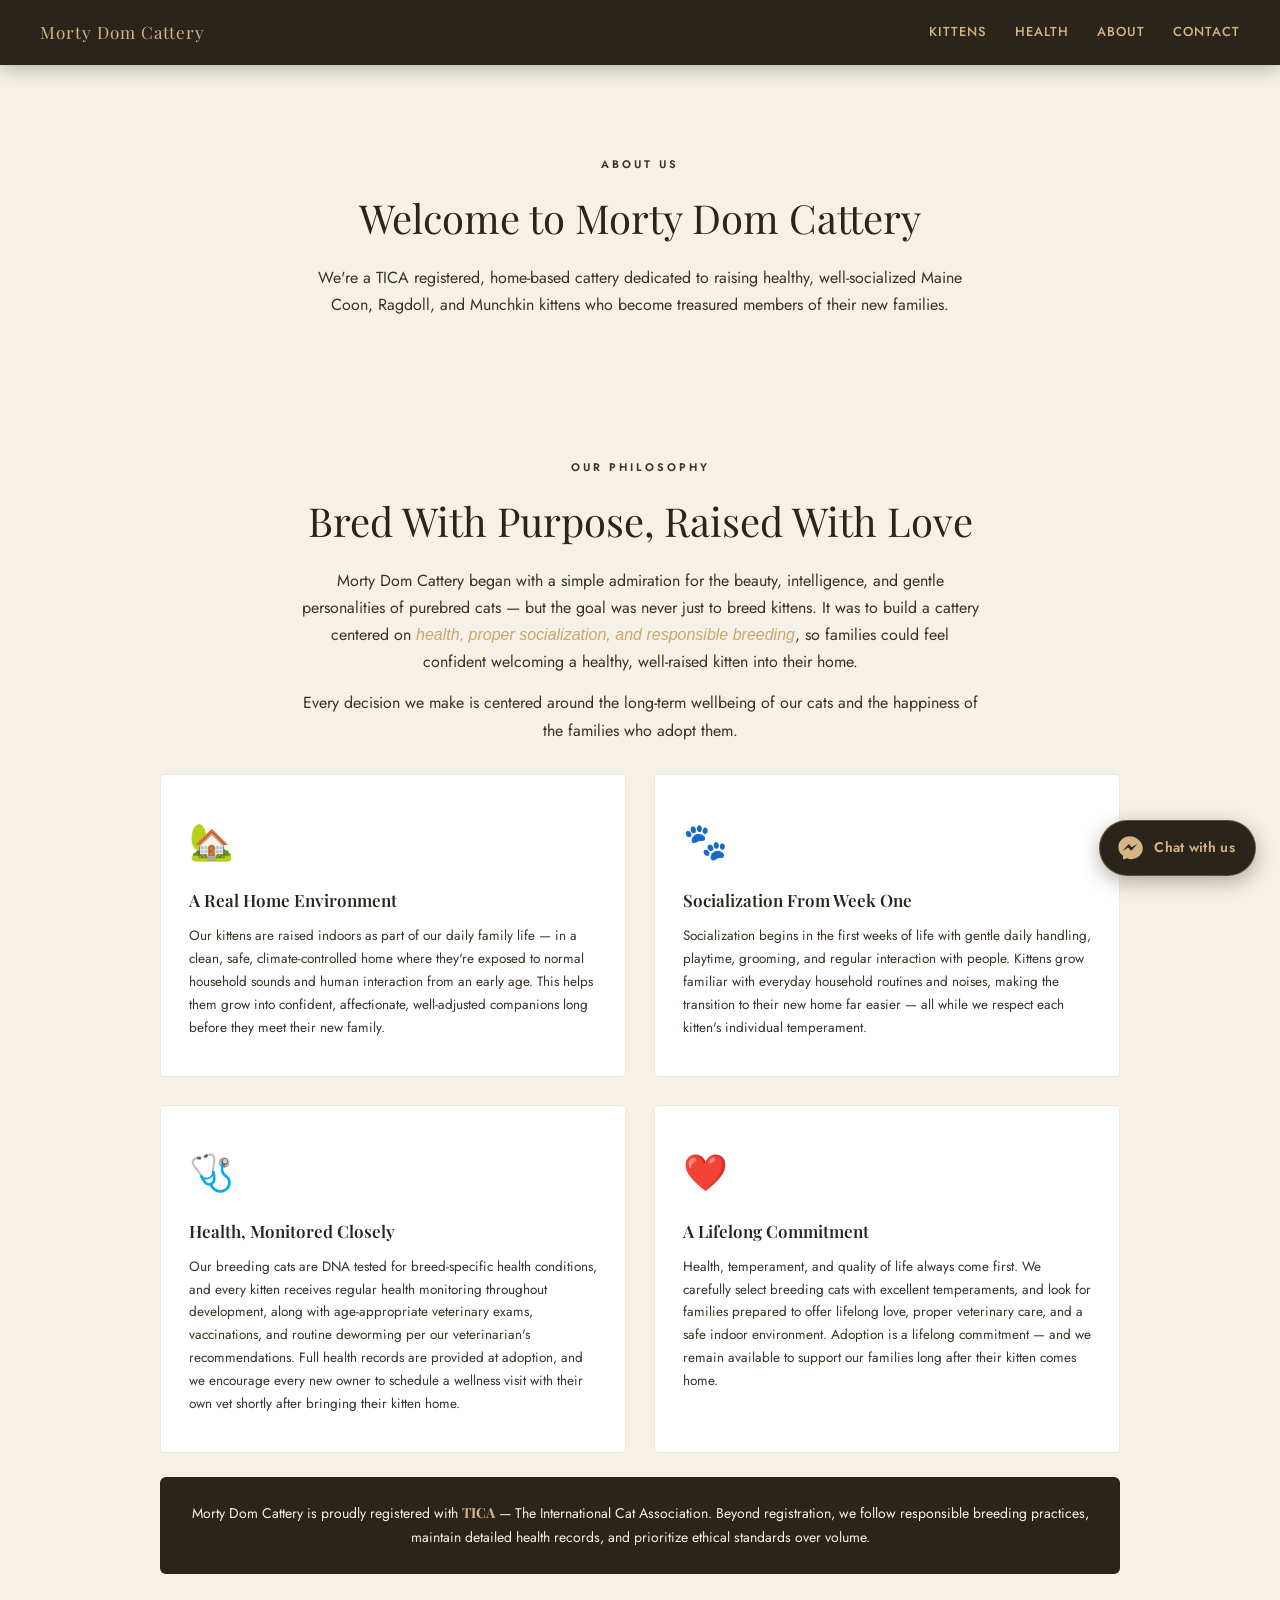
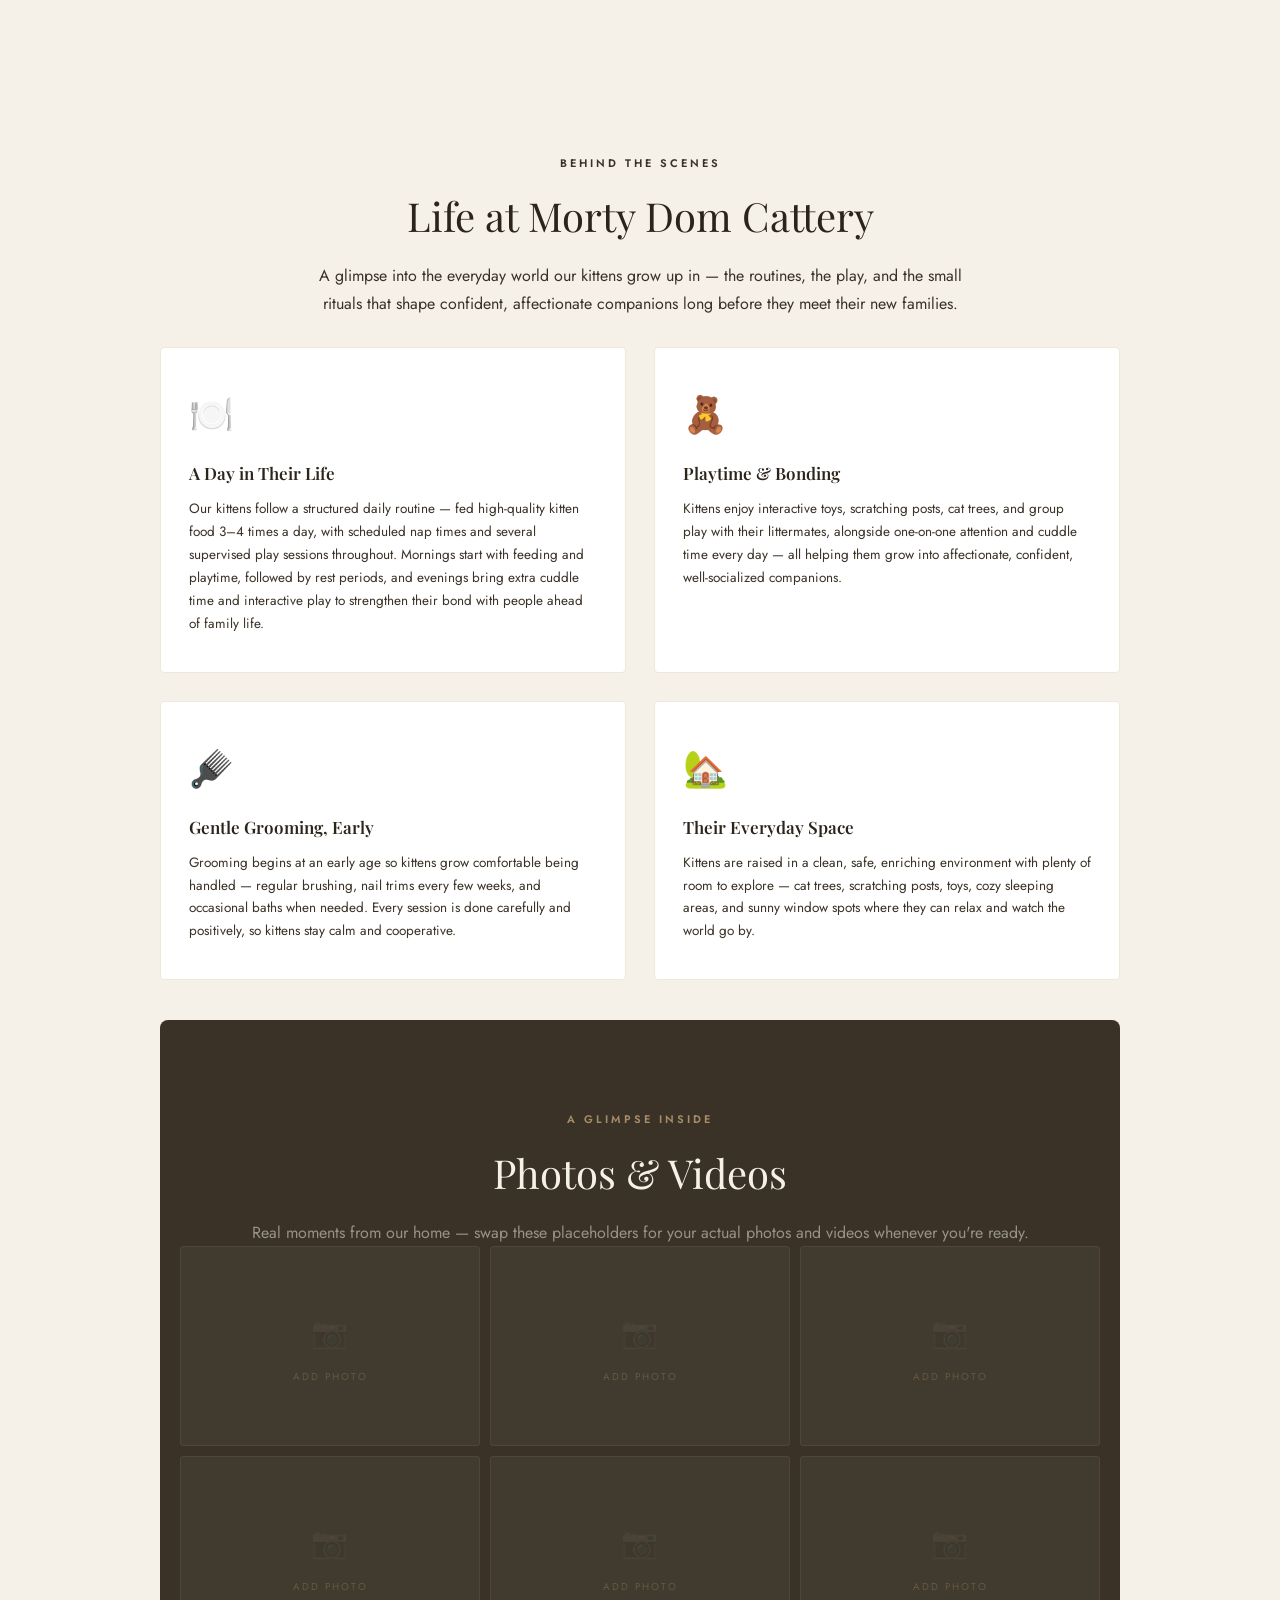
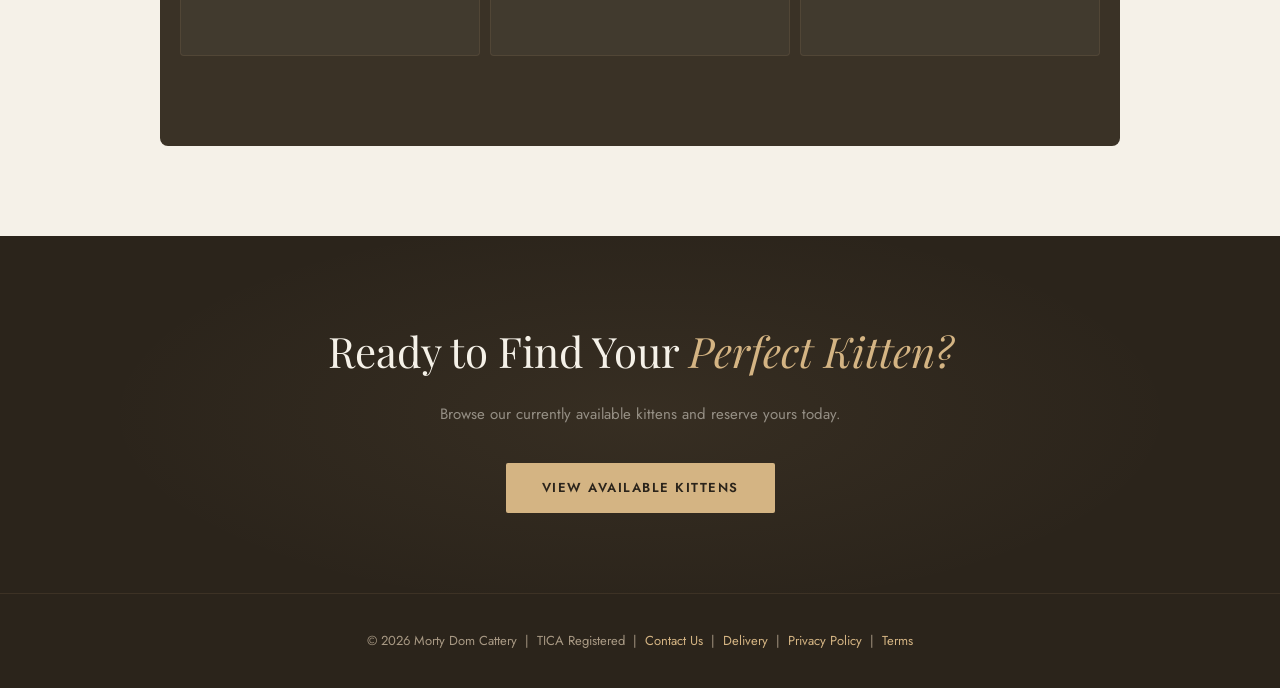
==== commit 210a76c2: "Update footer with additional links" ====
--- a/about.html
+++ b/about.html
@@ -136,9 +136,8 @@
 
   <!-- FOOTER -->
   <footer>
-    <p>© 2026 Morty Dom Cattery &nbsp;|&nbsp; TICA Registered &nbsp;|&nbsp; <a href="contact.html">Contact Us</a></p>
-  </footer>
-
+  <p>© 2026 Morty Dom Cattery &nbsp;|&nbsp; TICA Registered &nbsp;|&nbsp; <a href="contact.html">Contact Us</a> &nbsp;|&nbsp; <a href="delivery.html">Delivery</a> &nbsp;|&nbsp; <a href="privacy.html">Privacy Policy</a> &nbsp;|&nbsp; <a href="terms.html">Terms</a></p>
+</footer>
   <a href="https://m.me/MortyDomCatterry" class="mdc-chat-btn" target="_blank" rel="noopener noreferrer" aria-label="Chat with us on Messenger">
     <svg viewBox="0 0 24 24" width="28" height="28" fill="currentColor">
       <path d="M12 2C6.48 2 2 6.14 2 11.25c0 2.91 1.45 5.5 3.73 7.15.19.14.3.36.29.6l-.06 1.83c-.02.58.55 1.02 1.09.79l2.06-.88c.18-.08.39-.07.56.02 1.01.5 2.14.79 3.33.79 5.52 0 10-4.14 10-9.25S17.52 2 12 2zm1 12.25l-2.5-2.67-4.8 2.67 5.25-5.58 2.5 2.67 4.8-2.67-5.25 5.58z"/>
--- a/style.css
+++ b/style.css
@@ -303,7 +303,98 @@
 footer a { color: var(--gold); text-decoration: none; }
 footer a:hover { text-decoration: underline; }
 
-/* ---------- MESSENGER CHAT BUTTON ---------- */
+/* ---------- CHECKLIST ---------- */
+.checklist { list-style: none; padding: 0; margin: 0; }
+.checklist li {
+  display: flex; align-items: flex-start; gap: 10px;
+  padding: 10px 0; font-size: 14.5px; color: var(--dark2);
+  border-bottom: 1px solid var(--cream2);
+}
+.checklist li:last-child { border-bottom: none; }
+.checklist li::before { content: '\2713'; color: var(--gold2); font-weight: 700; flex-shrink: 0; }
+.checklist-card {
+  background: #fff; border: 1px solid var(--cream2); border-radius: 6px;
+  padding: 36px; max-width: 680px; margin: 0 auto;
+}
+
+/* ---------- BREED TEST GRID ---------- */
+.breed-test-grid {
+  display: grid; grid-template-columns: repeat(3, 1fr); gap: 24px;
+  max-width: 1000px; margin: 0 auto;
+}
+.breed-test-card {
+  background: #fff; border: 1px solid var(--cream2); border-radius: 6px; padding: 28px 24px;
+}
+.breed-test-card h3 { font-family: 'Playfair Display', serif; font-size: 19px; color: var(--dark); margin-bottom: 14px; }
+
+/* ---------- GUARANTEE BOX (prominent dark panel) ---------- */
+.guarantee-box {
+  background: var(--dark); color: var(--cream);
+  border-radius: 8px; padding: 48px 36px; margin: 20px auto 0;
+  max-width: 900px;
+}
+.guarantee-box .section-label { color: rgba(212,180,131,0.7); text-align: left; }
+.guarantee-box .section-title { color: var(--gold); text-align: left; margin-bottom: 16px; }
+.guarantee-box p { color: rgba(245,241,232,0.85); font-size: 14.5px; margin-bottom: 14px; line-height: 1.75; }
+.guarantee-box p:last-child { margin-bottom: 0; }
+.guarantee-box strong { color: var(--gold); }
+
+@media (max-width: 700px) {
+  .breed-test-grid { grid-template-columns: 1fr; }
+}
+/* ---------- CONTACT METHOD CARDS ---------- */
+.contact-grid { display: flex; justify-content: center; gap: 20px; flex-wrap: wrap; max-width: 900px; margin: 0 auto; }
+.contact-method-card {
+  background: #fff; border: 1px solid var(--cream2); border-radius: 6px;
+  padding: 28px 24px; width: 220px; text-align: center;
+}
+.contact-method-card .cm-icon { font-size: 26px; margin-bottom: 10px; display: block; }
+.contact-method-card h3 { font-size: 13px; font-weight: 600; text-transform: uppercase; letter-spacing: 1px; color: var(--muted); margin-bottom: 8px; }
+.contact-method-card a { color: var(--dark); font-weight: 600; text-decoration: none; font-size: 14px; word-break: break-word; }
+.contact-method-card a:hover { color: var(--gold2); }
+
+/* ---------- NOTE BOX ---------- */
+.note-box {
+  background: var(--cream2); border-left: 4px solid var(--gold);
+  border-radius: 4px; padding: 24px 28px; max-width: 680px; margin: 32px auto 0;
+}
+.note-box p { font-size: 14px; color: var(--dark2); margin-bottom: 10px; }
+.note-box p:last-child { margin-bottom: 0; }
+
+/* ---------- NUMBERED STEPS ---------- */
+.steps-list { max-width: 680px; margin: 0 auto; }
+.step-item { display: flex; gap: 18px; margin-bottom: 22px; align-items: flex-start; }
+.step-num {
+  flex-shrink: 0; width: 34px; height: 34px; border-radius: 50%;
+  background: var(--dark); color: var(--gold);
+  display: flex; align-items: center; justify-content: center;
+  font-family: 'Playfair Display', serif; font-size: 15px; font-weight: 600;
+}
+.step-item p { font-size: 14.5px; color: var(--dark2); padding-top: 5px; }
+.step-item strong { color: var(--dark); }
+
+/* ---------- FORMS ---------- */
+.app-form { max-width: 640px; margin: 0 auto; background: #fff; border: 1px solid var(--cream2); border-radius: 6px; padding: 40px 32px; }
+.form-group { margin-bottom: 20px; }
+.form-group label { display: block; font-size: 12px; font-weight: 600; letter-spacing: 0.5px; text-transform: uppercase; color: var(--dark2); margin-bottom: 8px; }
+.form-group input, .form-group select, .form-group textarea {
+  width: 100%; padding: 12px 14px; border: 1px solid var(--cream2); border-radius: 4px;
+  font-family: 'Jost', sans-serif; font-size: 14px; color: var(--dark2); background: var(--cream);
+}
+.form-group textarea { min-height: 90px; resize: vertical; }
+.form-group input:focus, .form-group select:focus, .form-group textarea:focus { outline: 2px solid var(--gold); border-color: var(--gold); }
+.app-form button[type="submit"] {
+  width: 100%; margin-top: 10px; background: var(--dark); color: var(--gold);
+  border: none; padding: 15px; border-radius: 4px; font-family: 'Jost', sans-serif;
+  font-size: 13px; font-weight: 600; text-transform: uppercase; letter-spacing: 1.5px; cursor: pointer;
+  transition: background 0.2s;
+}
+.app-form button[type="submit"]:hover { background: var(--dark2); }
+
+@media (max-width: 700px) {
+  .contact-method-card { width: 100%; max-width: 300px; }
+}
+
 .mdc-chat-btn {
   position: fixed; bottom: 24px; right: 24px;
   background: var(--dark); color: var(--gold);
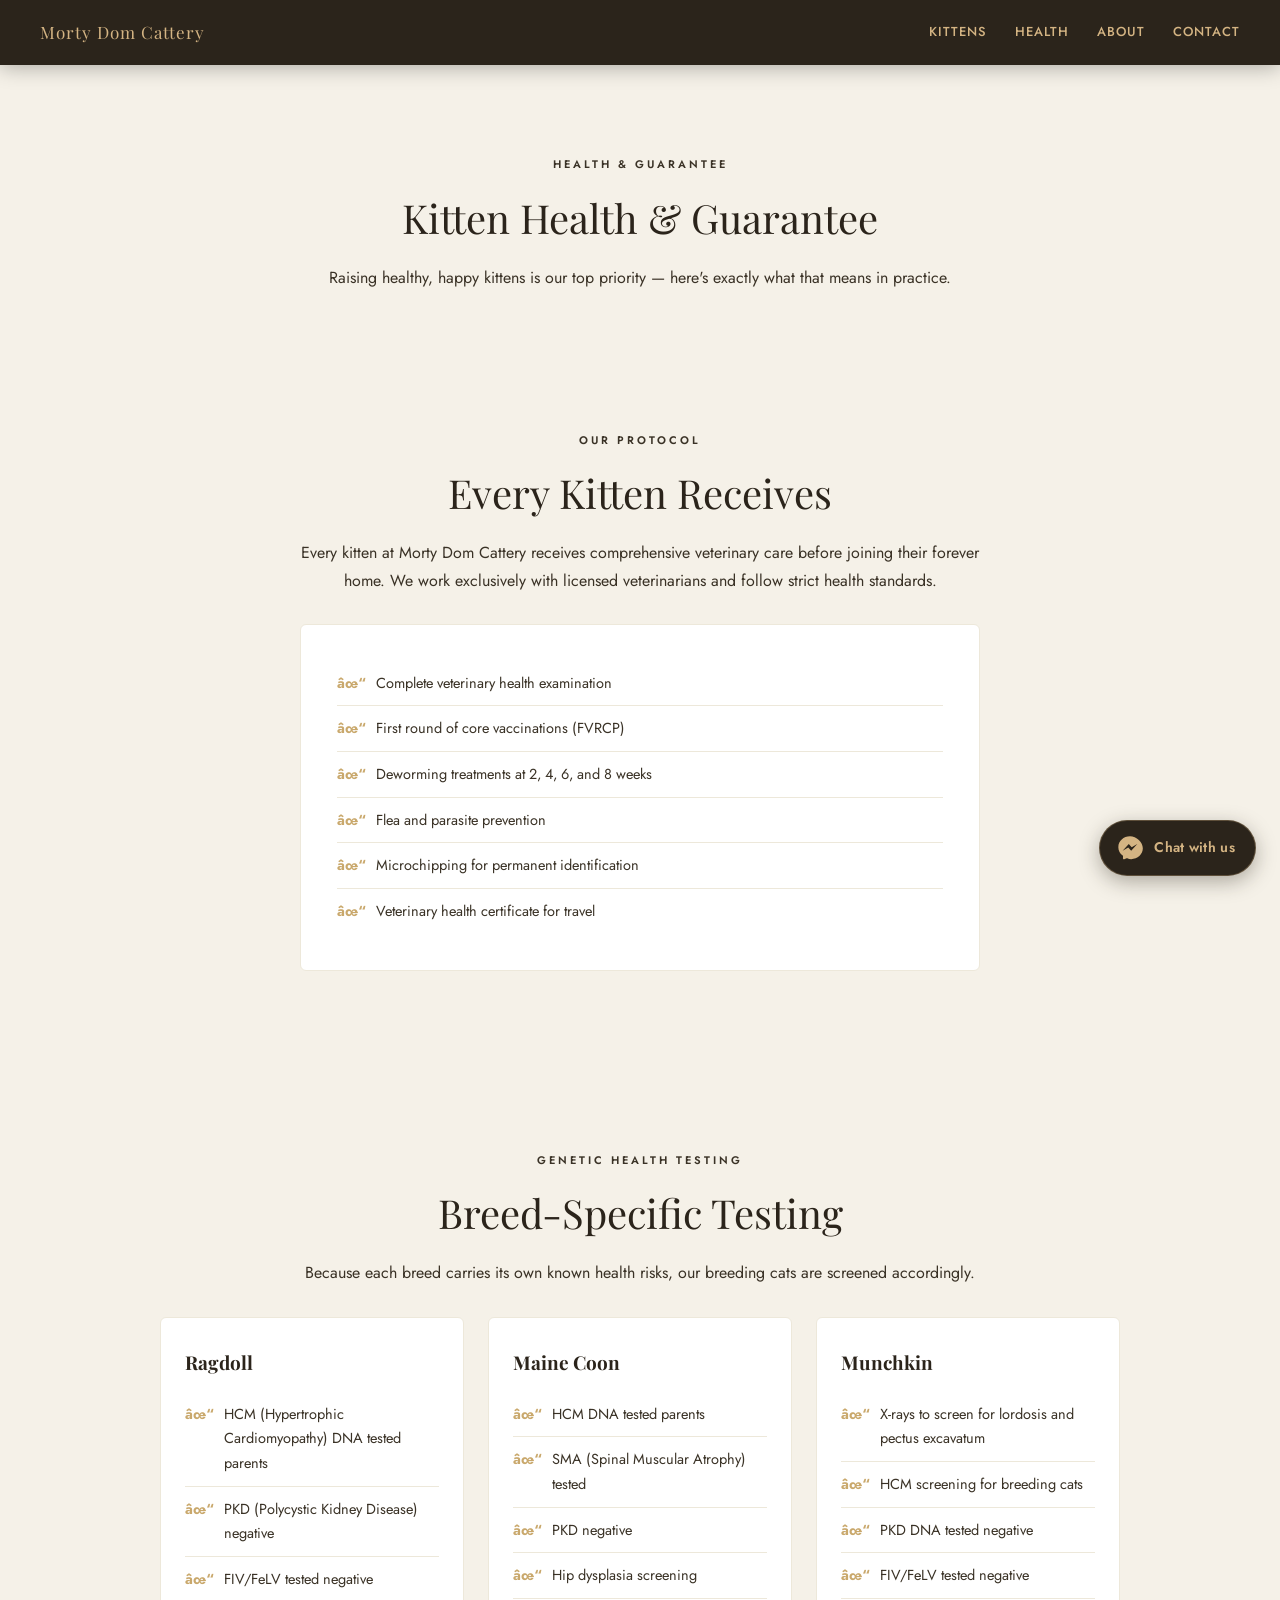
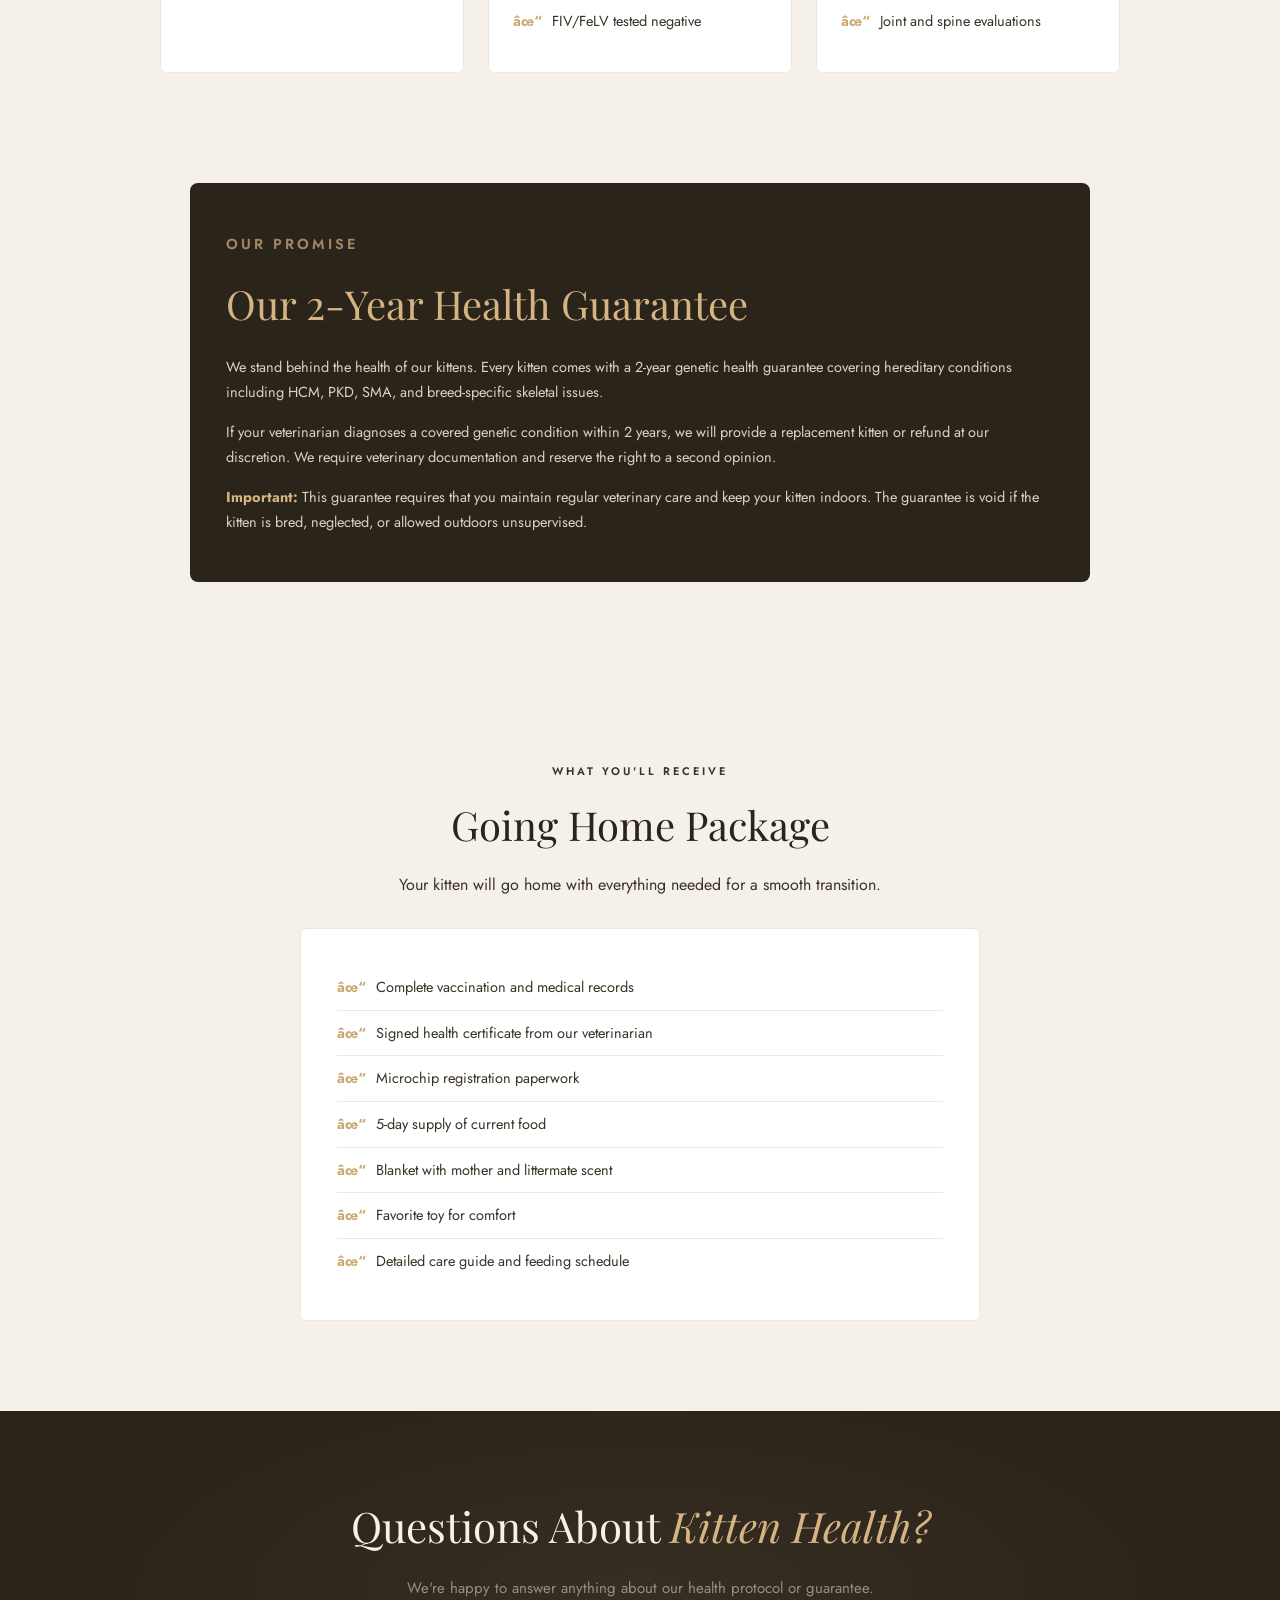
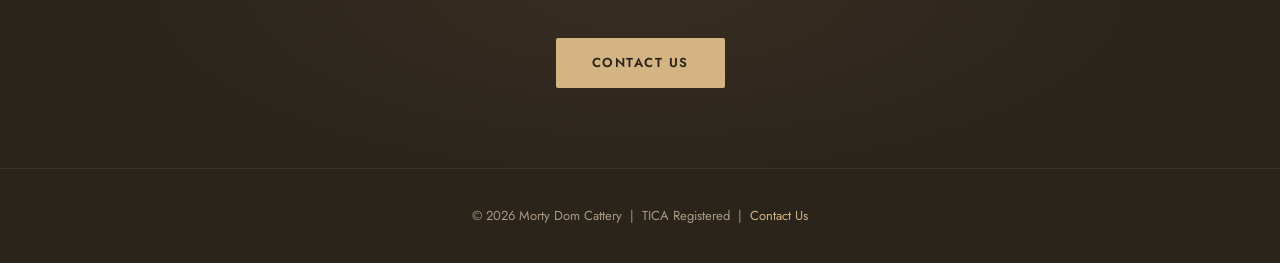
==== commit 318157ff: "Update About Us page with health guarantee details" ====
--- a/about.html
+++ b/about.html
@@ -13,8 +13,8 @@
   <meta charset="UTF-8">
   <meta name="viewport" content="width=device-width, initial-scale=1.0">
   <meta name="color-scheme" content="light only">
-  <title>About Us | Morty Dom Cattery</title>
-  <meta name="description" content="Learn about Morty Dom Cattery — a TICA registered, home-based cattery  raising healthy, well-socialized Maine Coon, Ragdoll, and Munchkin kittens.">
+  <title>Kitten Health & Guarantee | Morty Dom Cattery</title>
+  <meta name="description" content="Morty Dom Cattery's health protocol, breed-specific genetic testing, and 2-year health guarantee for every Maine Coon, Ragdoll, and Munchkin kitten.">
   <link href="https://fonts.googleapis.com/css2?family=Playfair+Display:ital,wght@0,400;0,600;1,400&family=Jost:wght@300;400;500;600&display=swap" rel="stylesheet">
   <link rel="stylesheet" href="style.css">
 </head>
@@ -31,113 +31,113 @@
     </div>
   </nav>
 
-  <!-- WELCOME INTRO -->
+  <!-- INTRO -->
   <section class="page-section" style="padding-bottom:20px;">
-    <p class="section-label">About Us</p>
-    <h2 class="section-title">Welcome to Morty Dom Cattery</h2>
-    <p class="page-intro">We're a TICA registered, home-based cattery dedicated to raising healthy, well-socialized Maine Coon, Ragdoll, and Munchkin kittens who become treasured members of their new families.</p>
+    <p class="section-label">Health & Guarantee</p>
+    <h2 class="section-title">Kitten Health & Guarantee</h2>
+    <p class="page-intro">Raising healthy, happy kittens is our top priority — here's exactly what that means in practice.</p>
   </section>
 
-  <!-- BREEDING PHILOSOPHY -->
+  <!-- HEALTH PROTOCOL -->
   <section class="page-section">
-    <p class="section-label">Our Philosophy</p>
-    <h2 class="section-title">Bred With Purpose, Raised With Love</h2>
+    <p class="section-label">Our Protocol</p>
+    <h2 class="section-title">Every Kitten Receives</h2>
+    <p class="page-intro">Every kitten at Morty Dom Cattery receives comprehensive veterinary care before joining their forever home. We work exclusively with licensed veterinarians and follow strict health standards.</p>
 
-    <div class="page-intro">
-      <p>Morty Dom Cattery began with a simple admiration for the beauty, intelligence, and gentle personalities of purebred cats — but the goal was never just to breed kittens. It was to build a cattery centered on <em style="font-style:italic; color:var(--gold2);">health, proper socialization, and responsible breeding</em>, so families could feel confident welcoming a healthy, well-raised kitten into their home.</p>
-      <p style="margin-top:14px;">Every decision we make is centered around the long-term wellbeing of our cats and the happiness of the families who adopt them.</p>
-    </div>
-
-    <div class="pillar-grid two-col">
-      <div class="pillar-card">
-        <span class="pillar-icon">🏡</span>
-        <h3>A Real Home Environment</h3>
-        <p>Our kittens are raised indoors as part of our daily family life — in a clean, safe, climate-controlled home where they're exposed to normal household sounds and human interaction from an early age. This helps them grow into confident, affectionate, well-adjusted companions long before they meet their new family.</p>
-      </div>
-
-      <div class="pillar-card">
-        <span class="pillar-icon">🐾</span>
-        <h3>Socialization From Week One</h3>
-        <p>Socialization begins in the first weeks of life with gentle daily handling, playtime, grooming, and regular interaction with people. Kittens grow familiar with everyday household routines and noises, making the transition to their new home far easier — all while we respect each kitten's individual temperament.</p>
-      </div>
-
-      <div class="pillar-card">
-        <span class="pillar-icon">🩺</span>
-        <h3>Health, Monitored Closely</h3>
-        <p>Our breeding cats are DNA tested for breed-specific health conditions, and every kitten receives regular health monitoring throughout development, along with age-appropriate veterinary exams, vaccinations, and routine deworming per our veterinarian's recommendations. Full health records are provided at adoption, and we encourage every new owner to schedule a wellness visit with their own vet shortly after bringing their kitten home.</p>
-      </div>
-
-      <div class="pillar-card">
-        <span class="pillar-icon">❤️</span>
-        <h3>A Lifelong Commitment</h3>
-        <p>Health, temperament, and quality of life always come first. We carefully select breeding cats with excellent temperaments, and look for families prepared to offer lifelong love, proper veterinary care, and a safe indoor environment. Adoption is a lifelong commitment — and we remain available to support our families long after their kitten comes home.</p>
-      </div>
-    </div>
-
-    <div style="text-align:center; padding:24px; background:var(--dark); border-radius:6px; margin-top:24px;">
-      <p style="color:var(--cream); font-size:14px;">Morty Dom Cattery is proudly registered with <strong style="color:var(--gold); font-family:'Playfair Display',serif;">TICA</strong> — The International Cat Association. Beyond registration, we follow responsible breeding practices, maintain detailed health records, and prioritize ethical standards over volume.</p>
+    <div class="checklist-card">
+      <ul class="checklist">
+        <li>Complete veterinary health examination</li>
+        <li>First round of core vaccinations (FVRCP)</li>
+        <li>Deworming treatments at 2, 4, 6, and 8 weeks</li>
+        <li>Flea and parasite prevention</li>
+        <li>Microchipping for permanent identification</li>
+        <li>Veterinary health certificate for travel</li>
+      </ul>
     </div>
   </section>
 
-  <!-- LIFE AT MORTY DOM CATTERY -->
+  <!-- BREED-SPECIFIC TESTING -->
   <section class="page-section">
-    <p class="section-label">Behind The Scenes</p>
-    <h2 class="section-title">Life at Morty Dom Cattery</h2>
-    <p class="page-intro">A glimpse into the everyday world our kittens grow up in — the routines, the play, and the small rituals that shape confident, affectionate companions long before they meet their new families.</p>
+    <p class="section-label">Genetic Health Testing</p>
+    <h2 class="section-title">Breed-Specific Testing</h2>
+    <p class="page-intro">Because each breed carries its own known health risks, our breeding cats are screened accordingly.</p>
 
-    <div class="pillar-grid two-col">
-      <div class="pillar-card">
-        <span class="pillar-icon">🍽️</span>
-        <h3>A Day in Their Life</h3>
-        <p>Our kittens follow a structured daily routine — fed high-quality kitten food 3–4 times a day, with scheduled nap times and several supervised play sessions throughout. Mornings start with feeding and playtime, followed by rest periods, and evenings bring extra cuddle time and interactive play to strengthen their bond with people ahead of family life.</p>
+    <div class="breed-test-grid">
+      <div class="breed-test-card">
+        <h3>Ragdoll</h3>
+        <ul class="checklist">
+          <li>HCM (Hypertrophic Cardiomyopathy) DNA tested parents</li>
+          <li>PKD (Polycystic Kidney Disease) negative</li>
+          <li>FIV/FeLV tested negative</li>
+        </ul>
       </div>
 
-      <div class="pillar-card">
-        <span class="pillar-icon">🧸</span>
-        <h3>Playtime & Bonding</h3>
-        <p>Kittens enjoy interactive toys, scratching posts, cat trees, and group play with their littermates, alongside one-on-one attention and cuddle time every day — all helping them grow into affectionate, confident, well-socialized companions.</p>
+      <div class="breed-test-card">
+        <h3>Maine Coon</h3>
+        <ul class="checklist">
+          <li>HCM DNA tested parents</li>
+          <li>SMA (Spinal Muscular Atrophy) tested</li>
+          <li>PKD negative</li>
+          <li>Hip dysplasia screening</li>
+          <li>FIV/FeLV tested negative</li>
+        </ul>
       </div>
 
-      <div class="pillar-card">
-        <span class="pillar-icon">🪮</span>
-        <h3>Gentle Grooming, Early</h3>
-        <p>Grooming begins at an early age so kittens grow comfortable being handled — regular brushing, nail trims every few weeks, and occasional baths when needed. Every session is done carefully and positively, so kittens stay calm and cooperative.</p>
-      </div>
-
-      <div class="pillar-card">
-        <span class="pillar-icon">🏡</span>
-        <h3>Their Everyday Space</h3>
-        <p>Kittens are raised in a clean, safe, enriching environment with plenty of room to explore — cat trees, scratching posts, toys, cozy sleeping areas, and sunny window spots where they can relax and watch the world go by.</p>
+      <div class="breed-test-card">
+        <h3>Munchkin</h3>
+        <ul class="checklist">
+          <li>X-rays to screen for lordosis and pectus excavatum</li>
+          <li>HCM screening for breeding cats</li>
+          <li>PKD DNA tested negative</li>
+          <li>FIV/FeLV tested negative</li>
+          <li>Joint and spine evaluations</li>
+        </ul>
       </div>
     </div>
+  </section>
 
-    <div class="gallery-wrap" style="margin-top:40px;">
-      <p class="section-label">A Glimpse Inside</p>
-      <h2 class="section-title">Photos & Videos</h2>
-      <p class="gallery-note">Real moments from our home — swap these placeholders for your actual photos and videos whenever you're ready.</p>
-      <div class="gallery-grid">
-        <!-- Replace each slot's inner content with: <img src="images/yourphoto.jpg" alt="..."> -->
-        <div class="gallery-slot"><span class="cam">📷</span><span>Add photo</span></div>
-        <div class="gallery-slot"><span class="cam">📷</span><span>Add photo</span></div>
-        <div class="gallery-slot"><span class="cam">📷</span><span>Add photo</span></div>
-        <div class="gallery-slot"><span class="cam">📷</span><span>Add photo</span></div>
-        <div class="gallery-slot"><span class="cam">📷</span><span>Add photo</span></div>
-        <div class="gallery-slot"><span class="cam">📷</span><span>Add photo</span></div>
-      </div>
+  <!-- HEALTH GUARANTEE -->
+  <section class="page-section" style="padding-top:0;">
+    <div class="guarantee-box">
+      <p class="section-label">Our Promise</p>
+      <h2 class="section-title">Our 2-Year Health Guarantee</h2>
+      <p>We stand behind the health of our kittens. Every kitten comes with a 2-year genetic health guarantee covering hereditary conditions including HCM, PKD, SMA, and breed-specific skeletal issues.</p>
+      <p>If your veterinarian diagnoses a covered genetic condition within 2 years, we will provide a replacement kitten or refund at our discretion. We require veterinary documentation and reserve the right to a second opinion.</p>
+      <p><strong>Important:</strong> This guarantee requires that you maintain regular veterinary care and keep your kitten indoors. The guarantee is void if the kitten is bred, neglected, or allowed outdoors unsupervised.</p>
+    </div>
+  </section>
+
+  <!-- GOING HOME PACKAGE -->
+  <section class="page-section">
+    <p class="section-label">What You'll Receive</p>
+    <h2 class="section-title">Going Home Package</h2>
+    <p class="page-intro">Your kitten will go home with everything needed for a smooth transition.</p>
+
+    <div class="checklist-card">
+      <ul class="checklist">
+        <li>Complete vaccination and medical records</li>
+        <li>Signed health certificate from our veterinarian</li>
+        <li>Microchip registration paperwork</li>
+        <li>5-day supply of current food</li>
+        <li>Blanket with mother and littermate scent</li>
+        <li>Favorite toy for comfort</li>
+        <li>Detailed care guide and feeding schedule</li>
+      </ul>
     </div>
   </section>
 
   <!-- CTA BANNER -->
   <section class="cta-banner">
-    <h2>Ready to Find Your <em>Perfect Kitten?</em></h2>
-    <p>Browse our currently available kittens and reserve yours today.</p>
-    <a href="kittens.html" class="btn btn-gold">View Available Kittens</a>
+    <h2>Questions About <em>Kitten Health?</em></h2>
+    <p>We're happy to answer anything about our health protocol or guarantee.</p>
+    <a href="contact.html" class="btn btn-gold">Contact Us</a>
   </section>
 
   <!-- FOOTER -->
   <footer>
-  <p>© 2026 Morty Dom Cattery &nbsp;|&nbsp; TICA Registered &nbsp;|&nbsp; <a href="contact.html">Contact Us</a> &nbsp;|&nbsp; <a href="delivery.html">Delivery</a> &nbsp;|&nbsp; <a href="privacy.html">Privacy Policy</a> &nbsp;|&nbsp; <a href="terms.html">Terms</a></p>
-</footer>
+    <p>© 2026 Morty Dom Cattery &nbsp;|&nbsp; TICA Registered &nbsp;|&nbsp; <a href="contact.html">Contact Us</a></p>
+  </footer>
+
   <a href="https://m.me/MortyDomCatterry" class="mdc-chat-btn" target="_blank" rel="noopener noreferrer" aria-label="Chat with us on Messenger">
     <svg viewBox="0 0 24 24" width="28" height="28" fill="currentColor">
       <path d="M12 2C6.48 2 2 6.14 2 11.25c0 2.91 1.45 5.5 3.73 7.15.19.14.3.36.29.6l-.06 1.83c-.02.58.55 1.02 1.09.79l2.06-.88c.18-.08.39-.07.56.02 1.01.5 2.14.79 3.33.79 5.52 0 10-4.14 10-9.25S17.52 2 12 2zm1 12.25l-2.5-2.67-4.8 2.67 5.25-5.58 2.5 2.67 4.8-2.67-5.25 5.58z"/>
--- a/style.css
+++ b/style.css
@@ -311,7 +311,7 @@
   border-bottom: 1px solid var(--cream2);
 }
 .checklist li:last-child { border-bottom: none; }
-.checklist li::before { content: '\2713'; color: var(--gold2); font-weight: 700; flex-shrink: 0; }
+.checklist li::before { content: 'âœ“'; color: var(--gold2); font-weight: 700; flex-shrink: 0; }
 .checklist-card {
   background: #fff; border: 1px solid var(--cream2); border-radius: 6px;
   padding: 36px; max-width: 680px; margin: 0 auto;
@@ -423,14 +423,91 @@
 }
 
 /* ---------- RESPONSIVE ---------- */
-@media (max-width: 700px) {
-  .nav { padding: 14px 18px; }
-  .nav-links { gap: 14px; }
-  .nav-links a { font-size: 11px; letter-spacing: 0.5px; }
+
+/* Tablet (768px and below) */
+@media (max-width: 768px) {
+  /* Kitten grid goes to 2 columns on tablet */
+  .kitten-grid { grid-template-columns: repeat(2, 1fr); gap: 20px; padding: 16px 16px 60px; }
+  /* Breed test grid goes to 1 column on tablet */
+  .breed-test-grid { grid-template-columns: 1fr; }
+  /* Pillar two-col grid goes to 1 column */
+  .pillar-grid.two-col { grid-template-columns: 1fr; }
+}
+
+/* Mobile (480px and below) */
+@media (max-width: 480px) {
+  /* NAV â€” tighter padding, smaller font */
+  .nav { padding: 14px 16px; }
+  .nav-brand { font-size: 14px; }
+  .nav-links { gap: 12px; }
+  .nav-links a { font-size: 10px; letter-spacing: 0.3px; }
+
+  /* HERO â€” less padding, no decorative border */
+  .hero { padding: 50px 16px 70px; min-height: auto; }
   .hero::after { display: none; }
+  .hero h1 { font-size: clamp(24px, 7vw, 36px); }
+  .hero-sub { font-size: 13px; margin-bottom: 28px; }
+  .hero-btns { flex-direction: column; align-items: center; gap: 10px; }
+  .hero-btns .btn { width: 100%; max-width: 280px; text-align: center; }
+
+  /* TRUST STRIP â€” stack vertically */
+  .trust-strip { flex-direction: column; align-items: center; gap: 12px; padding: 20px 16px; }
+
+  /* SECTION HEADERS */
+  .section-title { font-size: clamp(22px, 6vw, 32px); }
+  .section-desc, .page-intro { font-size: 14px; }
+
+  /* PAGE SECTIONS â€” less padding on mobile */
+  .page-section { padding: 50px 16px; }
+
+  /* PILLAR CARDS â€” full width on mobile */
+  .pillar-card, .why-card { width: 100%; max-width: 100%; padding: 24px 20px; }
+  .pillar-grid { flex-direction: column; align-items: stretch; gap: 16px; }
+  .pillar-grid.two-col { grid-template-columns: 1fr; gap: 16px; }
+
+  /* KITTEN GRID â€” single column on mobile */
+  .kitten-grid { grid-template-columns: 1fr; gap: 24px; padding: 16px 16px 50px; }
+  .kitten-card { width: 100%; max-width: 100%; }
+  .gallery-main { height: 260px; }
+  .gallery-thumbs img { width: 52px; height: 52px; }
+
+  /* TESTIMONIALS */
+  .testi-grid { flex-direction: column; align-items: center; }
+  .testi-card { width: 100%; max-width: 100%; }
+
+  /* CONTACT GRID â€” stack vertically */
+  .contact-grid { flex-direction: column; align-items: center; }
+  .contact-method-card { width: 100%; max-width: 100%; }
+
+  /* STEPS */
+  .step-item { gap: 12px; }
+
+  /* FORMS */
+  .app-form { padding: 24px 16px; }
+
+  /* GALLERY GRID â€” 2 columns on mobile */
   .gallery-grid { grid-template-columns: repeat(2, 1fr); }
-  .pillar-card, .why-card { width: 150px; padding: 24px 14px; }
-  .pillar-grid.two-col { grid-template-columns: 1fr; }
-  .kitten-card, .testi-card { width: 100%; max-width: 340px; }
-  .mdc-chat-btn span:not(.cam) { display: none; }
-}
+  .gallery-slot { height: 140px; }
+
+  /* GUARANTEE BOX */
+  .guarantee-box { padding: 32px 20px; }
+
+  /* CHECKLIST CARD */
+  .checklist-card { padding: 24px 16px; }
+
+  /* CTA BANNER */
+  .cta-banner { padding: 50px 16px; }
+  .cta-banner .btn { width: 100%; max-width: 280px; text-align: center; }
+
+  /* FOOTER */
+  footer { font-size: 12px; padding: 28px 16px; line-height: 2; }
+
+  /* MESSENGER BUTTON â€” icon only on mobile */
+  .mdc-chat-label { display: none; }
+  .mdc-chat-btn {
+    width: 52px; height: 52px;
+    padding: 0; border-radius: 50%;
+    justify-content: center;
+    bottom: 16px; right: 16px;
+  }
+}
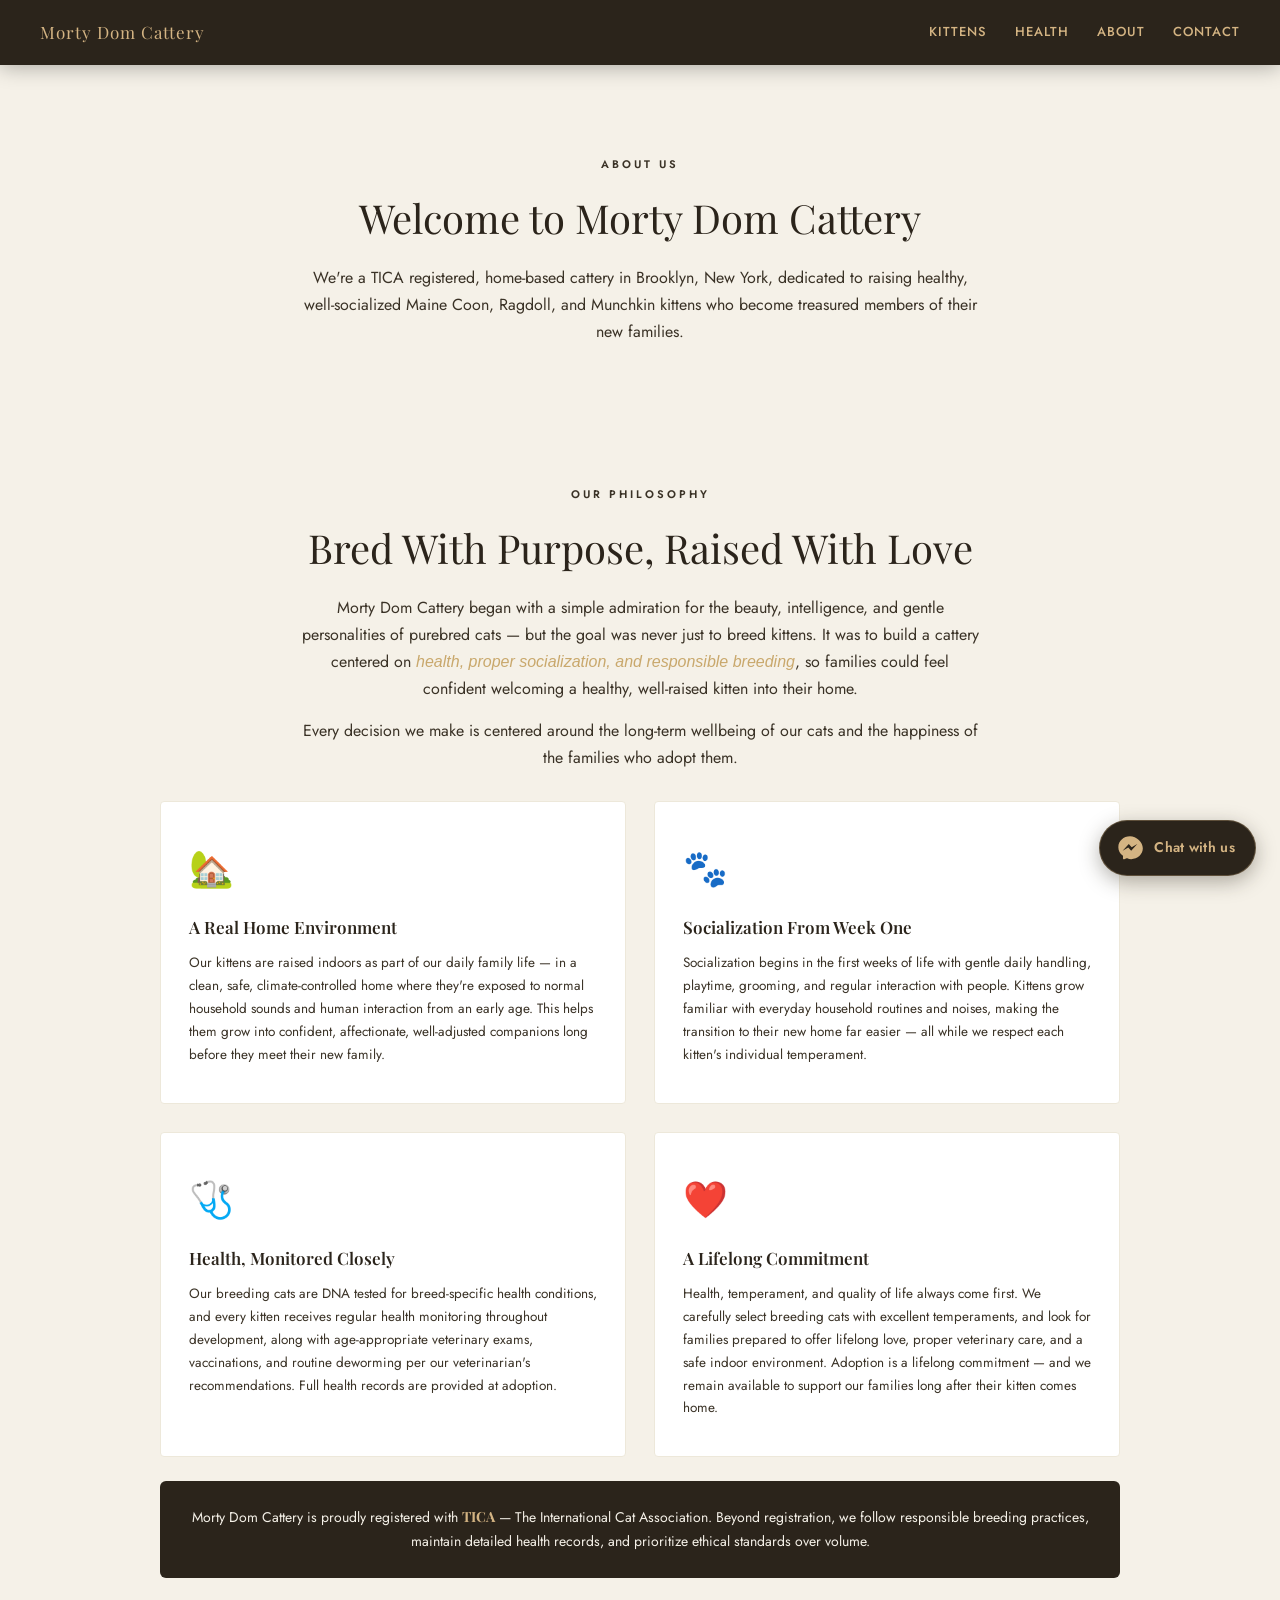
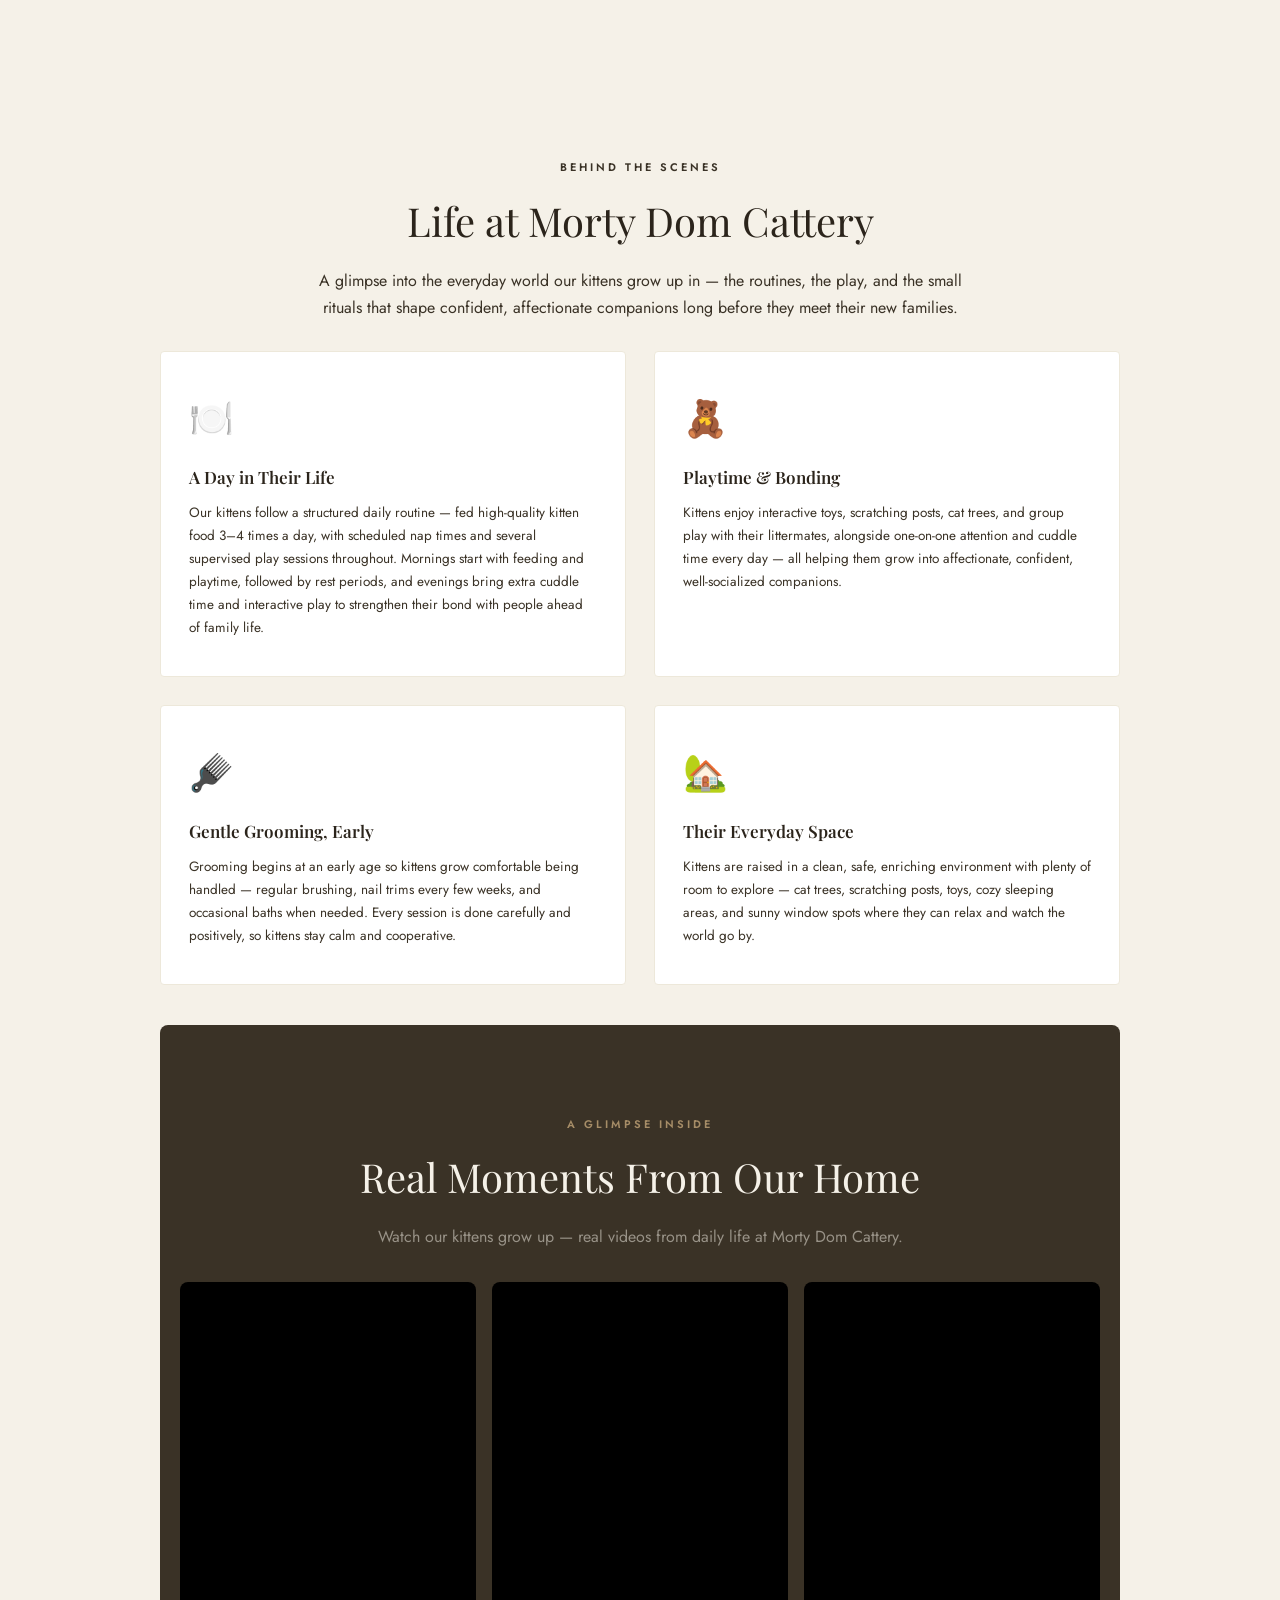
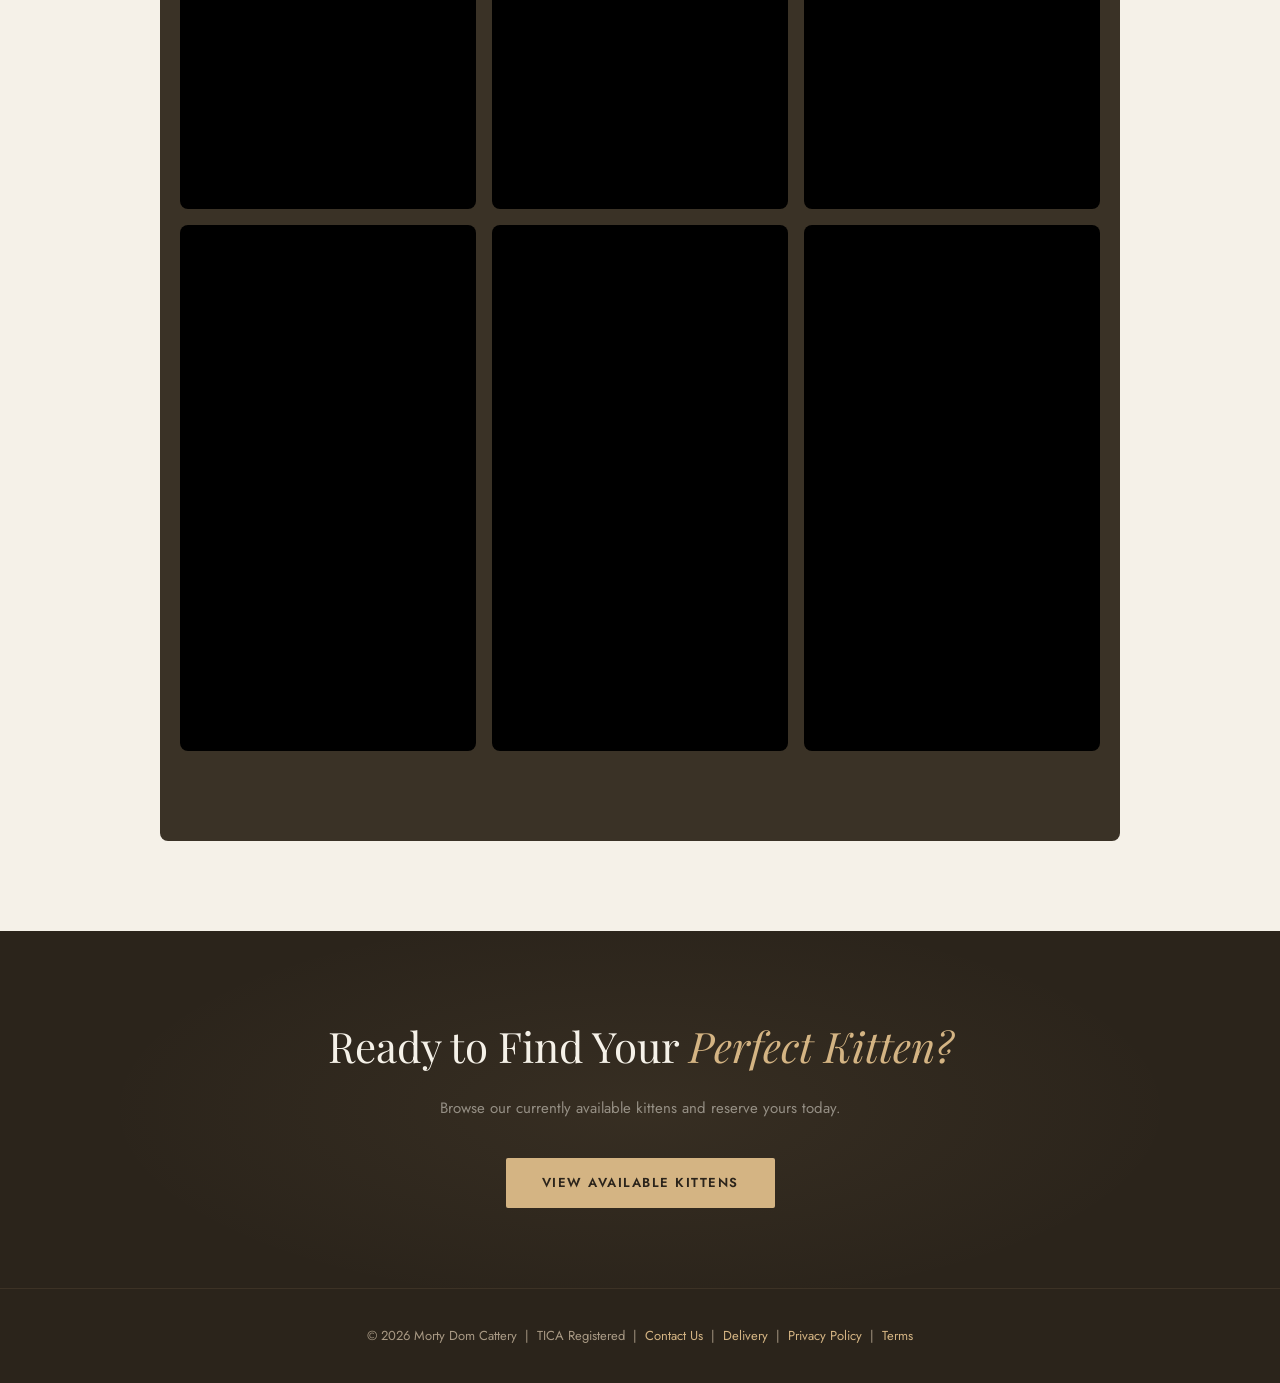
==== commit f3c13552: "Revise about page content and structure" ====
--- a/about.html
+++ b/about.html
@@ -7,14 +7,13 @@
   window.dataLayer = window.dataLayer || [];
   function gtag(){dataLayer.push(arguments);}
   gtag('js', new Date());
-
   gtag('config', 'G-SXWEN5PYM0');
 </script>
   <meta charset="UTF-8">
   <meta name="viewport" content="width=device-width, initial-scale=1.0">
   <meta name="color-scheme" content="light only">
-  <title>Kitten Health & Guarantee | Morty Dom Cattery</title>
-  <meta name="description" content="Morty Dom Cattery's health protocol, breed-specific genetic testing, and 2-year health guarantee for every Maine Coon, Ragdoll, and Munchkin kitten.">
+  <title>About Us | Morty Dom Cattery</title>
+  <meta name="description" content="Learn about Morty Dom Cattery — a TICA registered, home-based cattery in Brooklyn, NY raising healthy, well-socialized Maine Coon, Ragdoll, and Munchkin kittens.">
   <link href="https://fonts.googleapis.com/css2?family=Playfair+Display:ital,wght@0,400;0,600;1,400&family=Jost:wght@300;400;500;600&display=swap" rel="stylesheet">
   <link rel="stylesheet" href="style.css">
 </head>
@@ -31,111 +30,118 @@
     </div>
   </nav>
 
-  <!-- INTRO -->
+  <!-- WELCOME INTRO -->
   <section class="page-section" style="padding-bottom:20px;">
-    <p class="section-label">Health & Guarantee</p>
-    <h2 class="section-title">Kitten Health & Guarantee</h2>
-    <p class="page-intro">Raising healthy, happy kittens is our top priority — here's exactly what that means in practice.</p>
+    <p class="section-label">About Us</p>
+    <h2 class="section-title">Welcome to Morty Dom Cattery</h2>
+    <p class="page-intro">We're a TICA registered, home-based cattery in Brooklyn, New York, dedicated to raising healthy, well-socialized Maine Coon, Ragdoll, and Munchkin kittens who become treasured members of their new families.</p>
   </section>
 
-  <!-- HEALTH PROTOCOL -->
+  <!-- BREEDING PHILOSOPHY -->
   <section class="page-section">
-    <p class="section-label">Our Protocol</p>
-    <h2 class="section-title">Every Kitten Receives</h2>
-    <p class="page-intro">Every kitten at Morty Dom Cattery receives comprehensive veterinary care before joining their forever home. We work exclusively with licensed veterinarians and follow strict health standards.</p>
+    <p class="section-label">Our Philosophy</p>
+    <h2 class="section-title">Bred With Purpose, Raised With Love</h2>
 
-    <div class="checklist-card">
-      <ul class="checklist">
-        <li>Complete veterinary health examination</li>
-        <li>First round of core vaccinations (FVRCP)</li>
-        <li>Deworming treatments at 2, 4, 6, and 8 weeks</li>
-        <li>Flea and parasite prevention</li>
-        <li>Microchipping for permanent identification</li>
-        <li>Veterinary health certificate for travel</li>
-      </ul>
+    <div class="page-intro">
+      <p>Morty Dom Cattery began with a simple admiration for the beauty, intelligence, and gentle personalities of purebred cats — but the goal was never just to breed kittens. It was to build a cattery centered on <em style="font-style:italic; color:var(--gold2);">health, proper socialization, and responsible breeding</em>, so families could feel confident welcoming a healthy, well-raised kitten into their home.</p>
+      <p style="margin-top:14px;">Every decision we make is centered around the long-term wellbeing of our cats and the happiness of the families who adopt them.</p>
+    </div>
+
+    <div class="pillar-grid two-col">
+      <div class="pillar-card">
+        <span class="pillar-icon">🏡</span>
+        <h3>A Real Home Environment</h3>
+        <p>Our kittens are raised indoors as part of our daily family life — in a clean, safe, climate-controlled home where they're exposed to normal household sounds and human interaction from an early age. This helps them grow into confident, affectionate, well-adjusted companions long before they meet their new family.</p>
+      </div>
+      <div class="pillar-card">
+        <span class="pillar-icon">🐾</span>
+        <h3>Socialization From Week One</h3>
+        <p>Socialization begins in the first weeks of life with gentle daily handling, playtime, grooming, and regular interaction with people. Kittens grow familiar with everyday household routines and noises, making the transition to their new home far easier — all while we respect each kitten's individual temperament.</p>
+      </div>
+      <div class="pillar-card">
+        <span class="pillar-icon">🩺</span>
+        <h3>Health, Monitored Closely</h3>
+        <p>Our breeding cats are DNA tested for breed-specific health conditions, and every kitten receives regular health monitoring throughout development, along with age-appropriate veterinary exams, vaccinations, and routine deworming per our veterinarian's recommendations. Full health records are provided at adoption.</p>
+      </div>
+      <div class="pillar-card">
+        <span class="pillar-icon">❤️</span>
+        <h3>A Lifelong Commitment</h3>
+        <p>Health, temperament, and quality of life always come first. We carefully select breeding cats with excellent temperaments, and look for families prepared to offer lifelong love, proper veterinary care, and a safe indoor environment. Adoption is a lifelong commitment — and we remain available to support our families long after their kitten comes home.</p>
+      </div>
+    </div>
+
+    <div style="text-align:center; padding:24px; background:var(--dark); border-radius:6px; margin-top:24px;">
+      <p style="color:var(--cream); font-size:14px;">Morty Dom Cattery is proudly registered with <strong style="color:var(--gold); font-family:'Playfair Display',serif;">TICA</strong> — The International Cat Association. Beyond registration, we follow responsible breeding practices, maintain detailed health records, and prioritize ethical standards over volume.</p>
     </div>
   </section>
 
-  <!-- BREED-SPECIFIC TESTING -->
+  <!-- LIFE AT MORTY DOM CATTERY -->
   <section class="page-section">
-    <p class="section-label">Genetic Health Testing</p>
-    <h2 class="section-title">Breed-Specific Testing</h2>
-    <p class="page-intro">Because each breed carries its own known health risks, our breeding cats are screened accordingly.</p>
+    <p class="section-label">Behind The Scenes</p>
+    <h2 class="section-title">Life at Morty Dom Cattery</h2>
+    <p class="page-intro">A glimpse into the everyday world our kittens grow up in — the routines, the play, and the small rituals that shape confident, affectionate companions long before they meet their new families.</p>
 
-    <div class="breed-test-grid">
-      <div class="breed-test-card">
-        <h3>Ragdoll</h3>
-        <ul class="checklist">
-          <li>HCM (Hypertrophic Cardiomyopathy) DNA tested parents</li>
-          <li>PKD (Polycystic Kidney Disease) negative</li>
-          <li>FIV/FeLV tested negative</li>
-        </ul>
+    <div class="pillar-grid two-col">
+      <div class="pillar-card">
+        <span class="pillar-icon">🍽️</span>
+        <h3>A Day in Their Life</h3>
+        <p>Our kittens follow a structured daily routine — fed high-quality kitten food 3–4 times a day, with scheduled nap times and several supervised play sessions throughout. Mornings start with feeding and playtime, followed by rest periods, and evenings bring extra cuddle time and interactive play to strengthen their bond with people ahead of family life.</p>
       </div>
-
-      <div class="breed-test-card">
-        <h3>Maine Coon</h3>
-        <ul class="checklist">
-          <li>HCM DNA tested parents</li>
-          <li>SMA (Spinal Muscular Atrophy) tested</li>
-          <li>PKD negative</li>
-          <li>Hip dysplasia screening</li>
-          <li>FIV/FeLV tested negative</li>
-        </ul>
+      <div class="pillar-card">
+        <span class="pillar-icon">🧸</span>
+        <h3>Playtime & Bonding</h3>
+        <p>Kittens enjoy interactive toys, scratching posts, cat trees, and group play with their littermates, alongside one-on-one attention and cuddle time every day — all helping them grow into affectionate, confident, well-socialized companions.</p>
       </div>
-
-      <div class="breed-test-card">
-        <h3>Munchkin</h3>
-        <ul class="checklist">
-          <li>X-rays to screen for lordosis and pectus excavatum</li>
-          <li>HCM screening for breeding cats</li>
-          <li>PKD DNA tested negative</li>
-          <li>FIV/FeLV tested negative</li>
-          <li>Joint and spine evaluations</li>
-        </ul>
+      <div class="pillar-card">
+        <span class="pillar-icon">🪮</span>
+        <h3>Gentle Grooming, Early</h3>
+        <p>Grooming begins at an early age so kittens grow comfortable being handled — regular brushing, nail trims every few weeks, and occasional baths when needed. Every session is done carefully and positively, so kittens stay calm and cooperative.</p>
+      </div>
+      <div class="pillar-card">
+        <span class="pillar-icon">🏡</span>
+        <h3>Their Everyday Space</h3>
+        <p>Kittens are raised in a clean, safe, enriching environment with plenty of room to explore — cat trees, scratching posts, toys, cozy sleeping areas, and sunny window spots where they can relax and watch the world go by.</p>
       </div>
     </div>
-  </section>
 
-  <!-- HEALTH GUARANTEE -->
-  <section class="page-section" style="padding-top:0;">
-    <div class="guarantee-box">
-      <p class="section-label">Our Promise</p>
-      <h2 class="section-title">Our 2-Year Health Guarantee</h2>
-      <p>We stand behind the health of our kittens. Every kitten comes with a 2-year genetic health guarantee covering hereditary conditions including HCM, PKD, SMA, and breed-specific skeletal issues.</p>
-      <p>If your veterinarian diagnoses a covered genetic condition within 2 years, we will provide a replacement kitten or refund at our discretion. We require veterinary documentation and reserve the right to a second opinion.</p>
-      <p><strong>Important:</strong> This guarantee requires that you maintain regular veterinary care and keep your kitten indoors. The guarantee is void if the kitten is bred, neglected, or allowed outdoors unsupervised.</p>
-    </div>
-  </section>
-
-  <!-- GOING HOME PACKAGE -->
-  <section class="page-section">
-    <p class="section-label">What You'll Receive</p>
-    <h2 class="section-title">Going Home Package</h2>
-    <p class="page-intro">Your kitten will go home with everything needed for a smooth transition.</p>
-
-    <div class="checklist-card">
-      <ul class="checklist">
-        <li>Complete vaccination and medical records</li>
-        <li>Signed health certificate from our veterinarian</li>
-        <li>Microchip registration paperwork</li>
-        <li>5-day supply of current food</li>
-        <li>Blanket with mother and littermate scent</li>
-        <li>Favorite toy for comfort</li>
-        <li>Detailed care guide and feeding schedule</li>
-      </ul>
+    <!-- VIDEO GALLERY -->
+    <div class="gallery-wrap" style="margin-top:40px;">
+      <p class="section-label">A Glimpse Inside</p>
+      <h2 class="section-title">Real Moments From Our Home</h2>
+      <p class="gallery-note">Watch our kittens grow up — real videos from daily life at Morty Dom Cattery.</p>
+      <div class="video-grid">
+        <div class="video-slot">
+          <iframe src="https://www.tiktok.com/embed/v2/7664516827514539277" frameborder="0" allow="encrypted-media" allowfullscreen></iframe>
+        </div>
+        <div class="video-slot">
+          <iframe src="https://www.tiktok.com/embed/v2/7664516199455247630" frameborder="0" allow="encrypted-media" allowfullscreen></iframe>
+        </div>
+        <div class="video-slot">
+          <iframe src="https://www.tiktok.com/embed/v2/7664515694960069902" frameborder="0" allow="encrypted-media" allowfullscreen></iframe>
+        </div>
+        <div class="video-slot">
+          <iframe src="https://www.tiktok.com/embed/v2/7664515273763966221" frameborder="0" allow="encrypted-media" allowfullscreen></iframe>
+        </div>
+        <div class="video-slot">
+          <iframe src="https://www.tiktok.com/embed/v2/7664513867887693070" frameborder="0" allow="encrypted-media" allowfullscreen></iframe>
+        </div>
+        <div class="video-slot">
+          <iframe src="https://www.tiktok.com/embed/v2/7664513485992185101" frameborder="0" allow="encrypted-media" allowfullscreen></iframe>
+        </div>
+      </div>
     </div>
   </section>
 
   <!-- CTA BANNER -->
   <section class="cta-banner">
-    <h2>Questions About <em>Kitten Health?</em></h2>
-    <p>We're happy to answer anything about our health protocol or guarantee.</p>
-    <a href="contact.html" class="btn btn-gold">Contact Us</a>
+    <h2>Ready to Find Your <em>Perfect Kitten?</em></h2>
+    <p>Browse our currently available kittens and reserve yours today.</p>
+    <a href="kittens.html" class="btn btn-gold">View Available Kittens</a>
   </section>
 
   <!-- FOOTER -->
   <footer>
-    <p>© 2026 Morty Dom Cattery &nbsp;|&nbsp; TICA Registered &nbsp;|&nbsp; <a href="contact.html">Contact Us</a></p>
+    <p>© 2026 Morty Dom Cattery &nbsp;|&nbsp; TICA Registered &nbsp;|&nbsp; <a href="contact.html">Contact Us</a> &nbsp;|&nbsp; <a href="delivery.html">Delivery</a> &nbsp;|&nbsp; <a href="privacy.html">Privacy Policy</a> &nbsp;|&nbsp; <a href="terms.html">Terms</a></p>
   </footer>
 
   <a href="https://m.me/MortyDomCatterry" class="mdc-chat-btn" target="_blank" rel="noopener noreferrer" aria-label="Chat with us on Messenger">
--- a/style.css
+++ b/style.css
@@ -342,7 +342,35 @@
 @media (max-width: 700px) {
   .breed-test-grid { grid-template-columns: 1fr; }
 }
-/* ---------- CONTACT METHOD CARDS ---------- */
+/* ---------- VIDEO GRID ---------- */
+.video-grid {
+  display: grid;
+  grid-template-columns: repeat(3, 1fr);
+  gap: 16px;
+  max-width: 960px;
+  margin: 32px auto 0;
+}
+.video-slot {
+  position: relative;
+  padding-bottom: 177.78%; /* 9:16 aspect ratio for Shorts */
+  height: 0;
+  overflow: hidden;
+  border-radius: 8px;
+  background: #000;
+}
+.video-slot iframe {
+  position: absolute;
+  top: 0; left: 0;
+  width: 100%; height: 100%;
+  border: none;
+  border-radius: 8px;
+}
+@media (max-width: 768px) {
+  .video-grid { grid-template-columns: repeat(2, 1fr); gap: 12px; }
+}
+@media (max-width: 480px) {
+  .video-grid { grid-template-columns: repeat(2, 1fr); gap: 10px; }
+}
 .contact-grid { display: flex; justify-content: center; gap: 20px; flex-wrap: wrap; max-width: 900px; margin: 0 auto; }
 .contact-method-card {
   background: #fff; border: 1px solid var(--cream2); border-radius: 6px;
